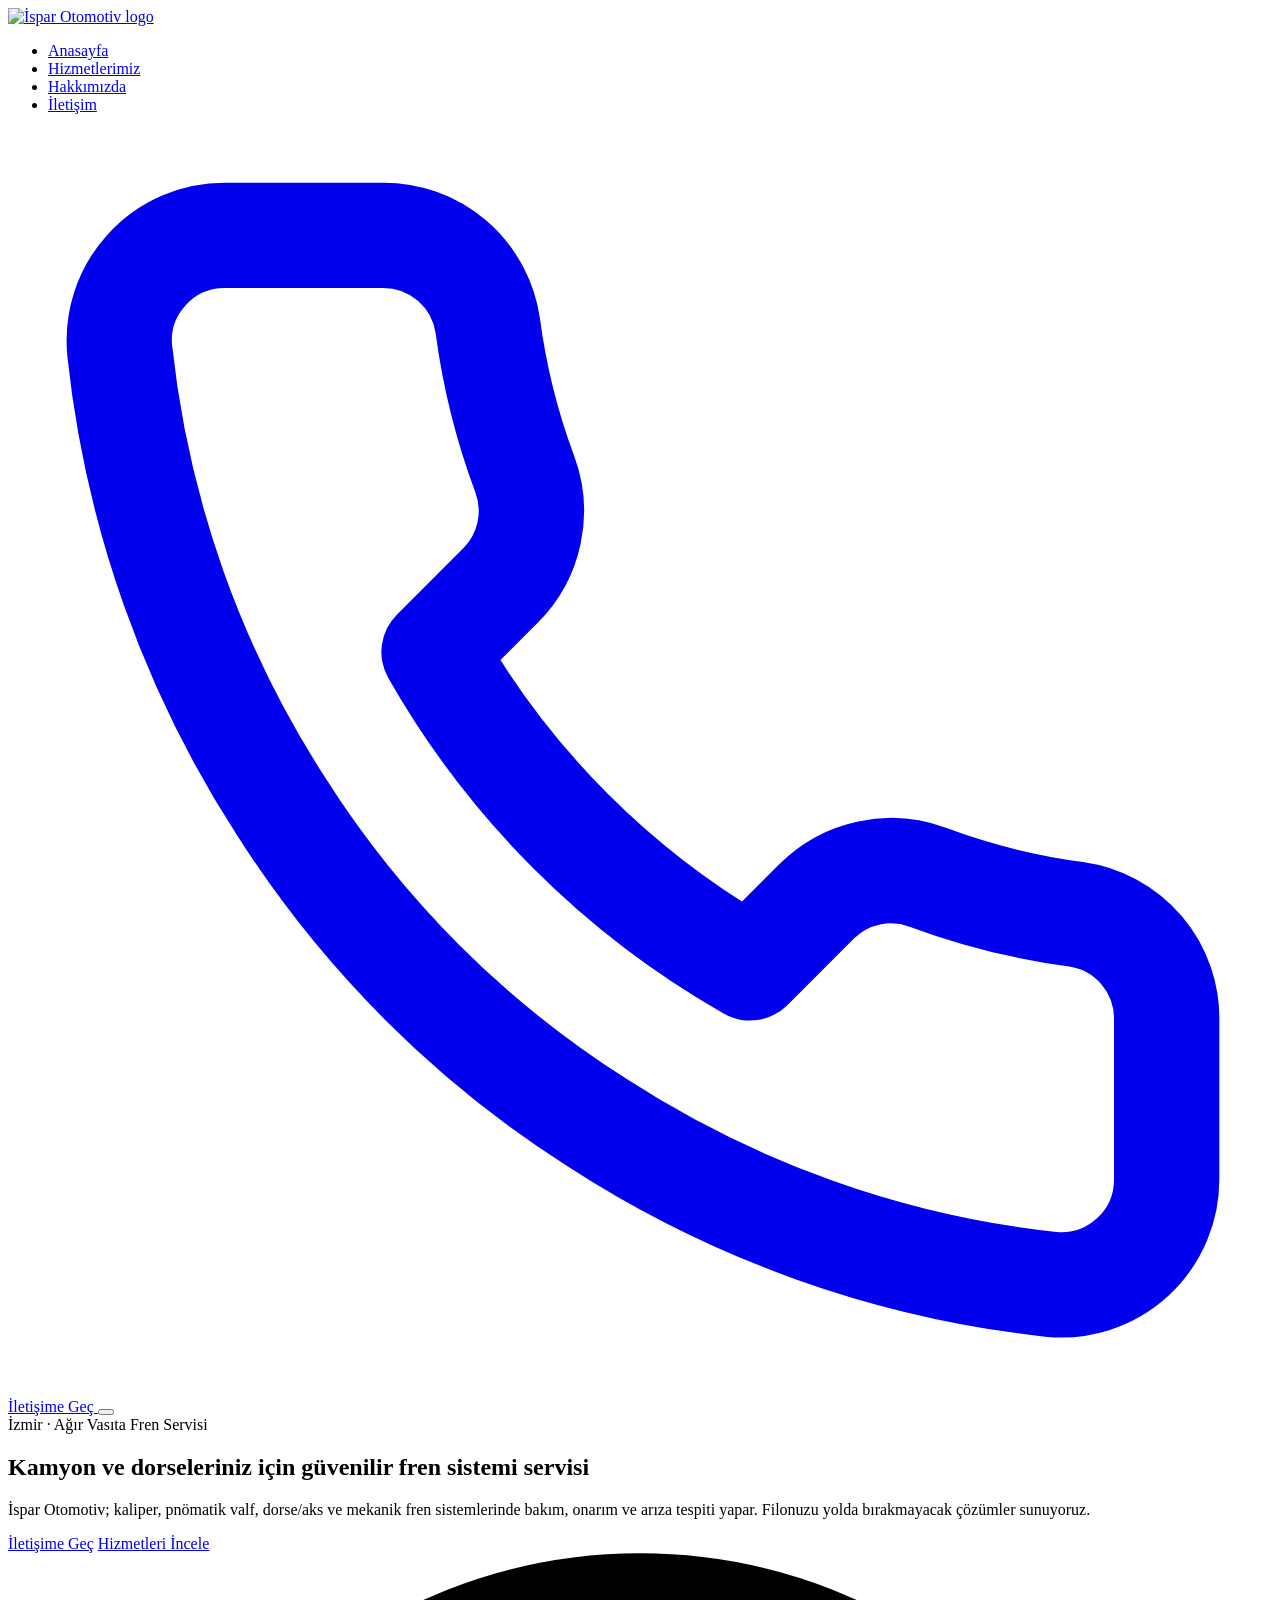
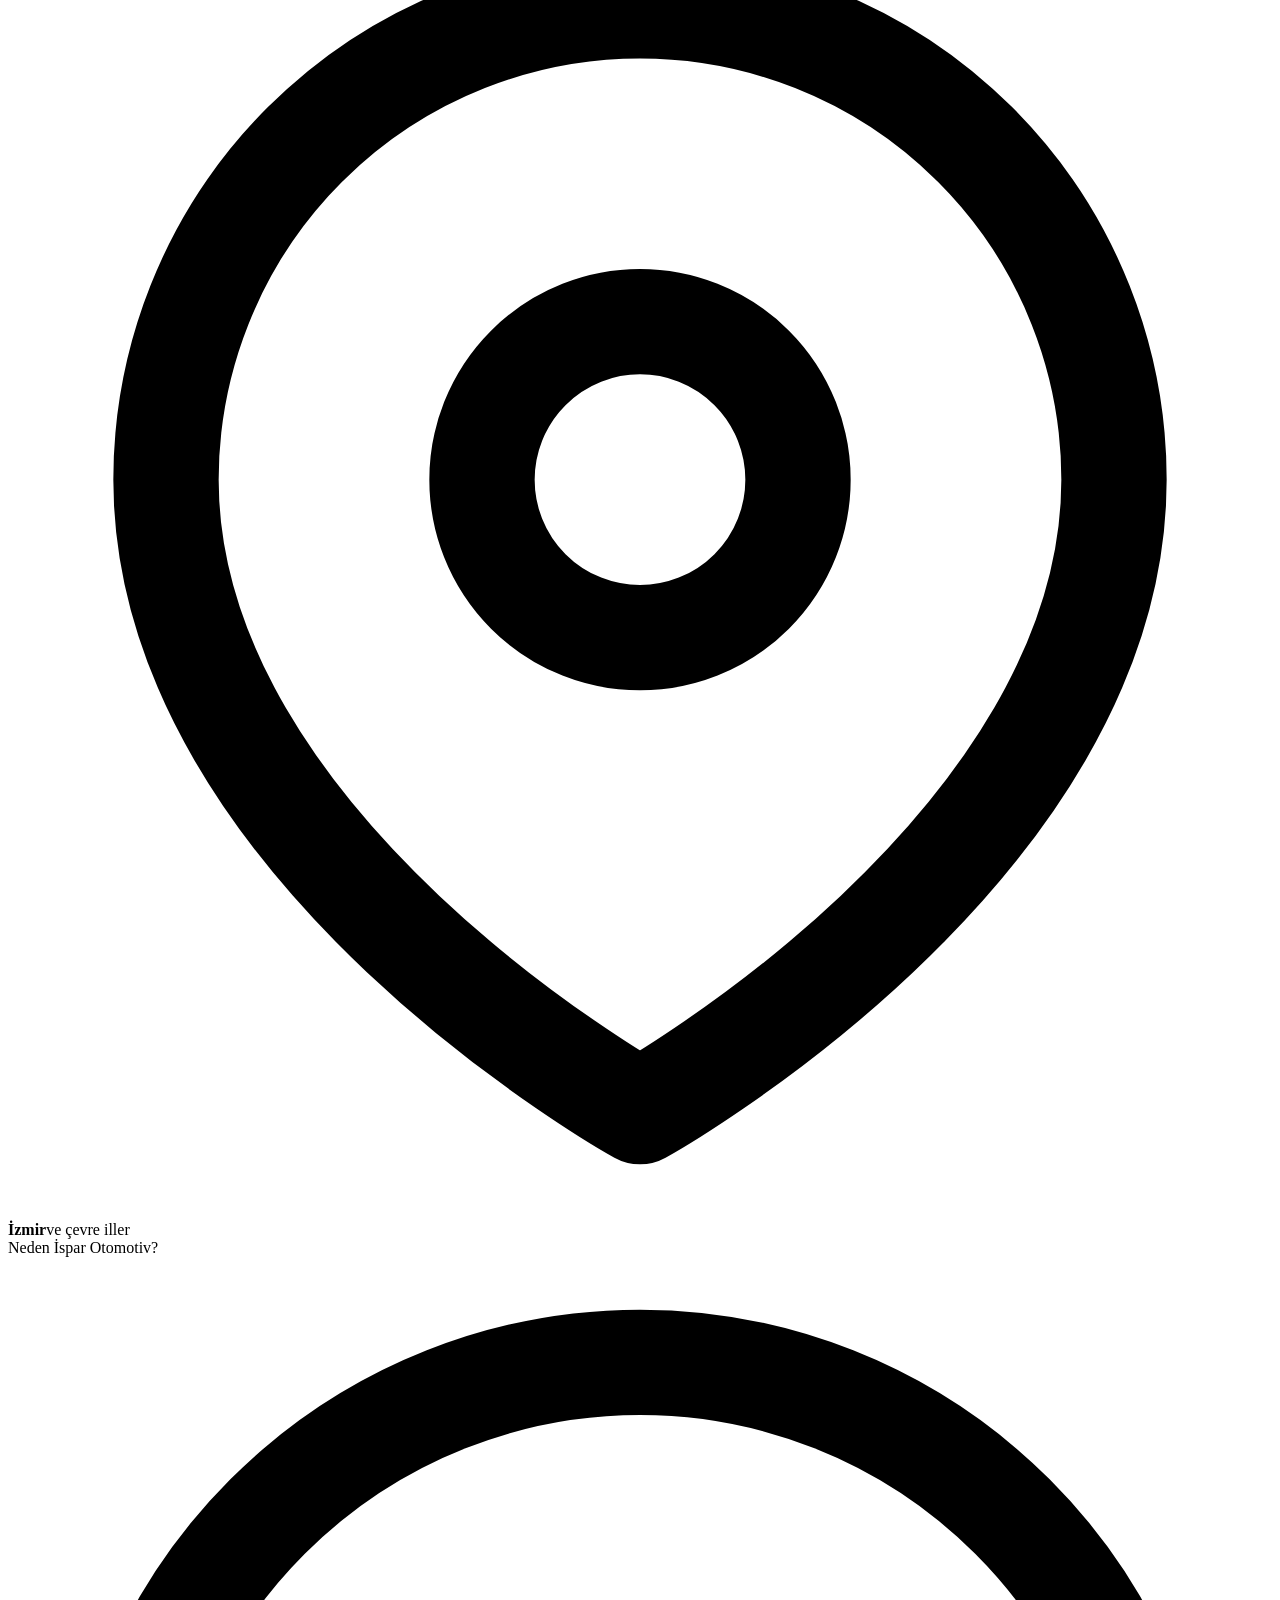
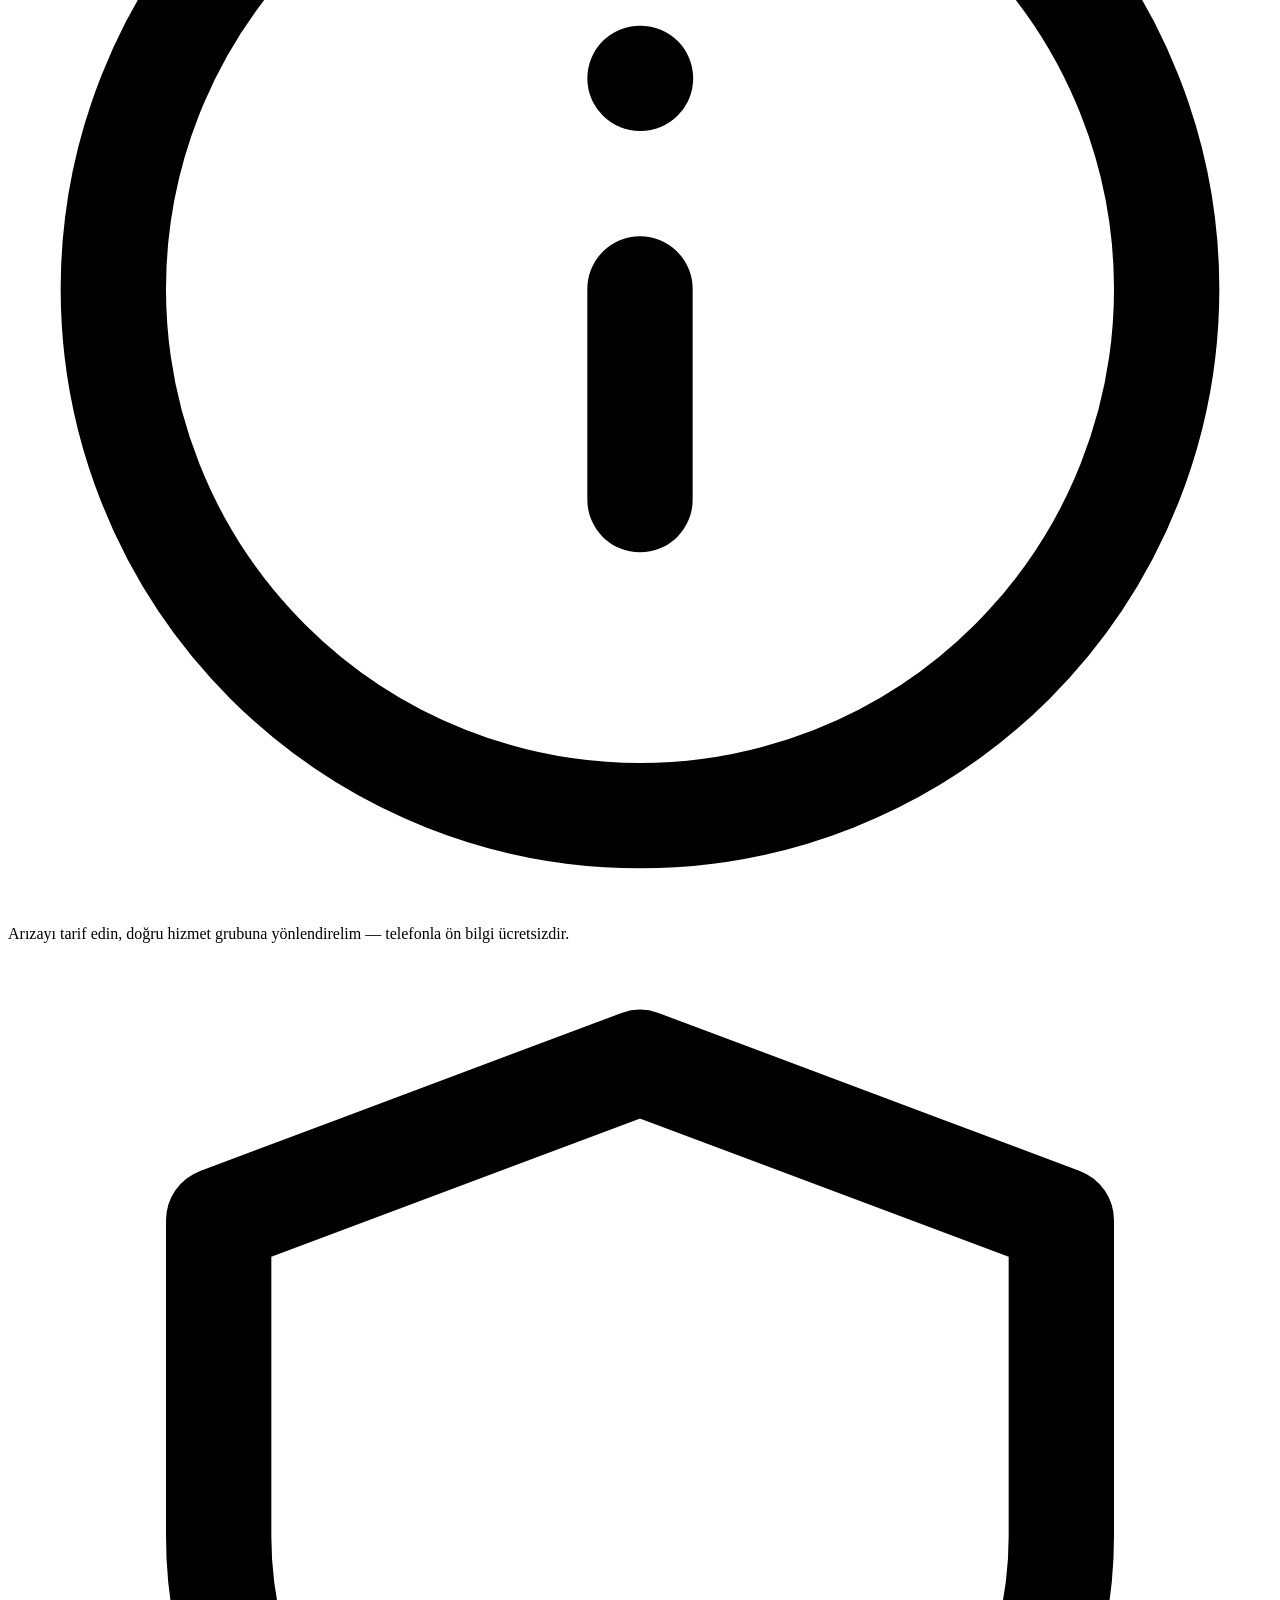
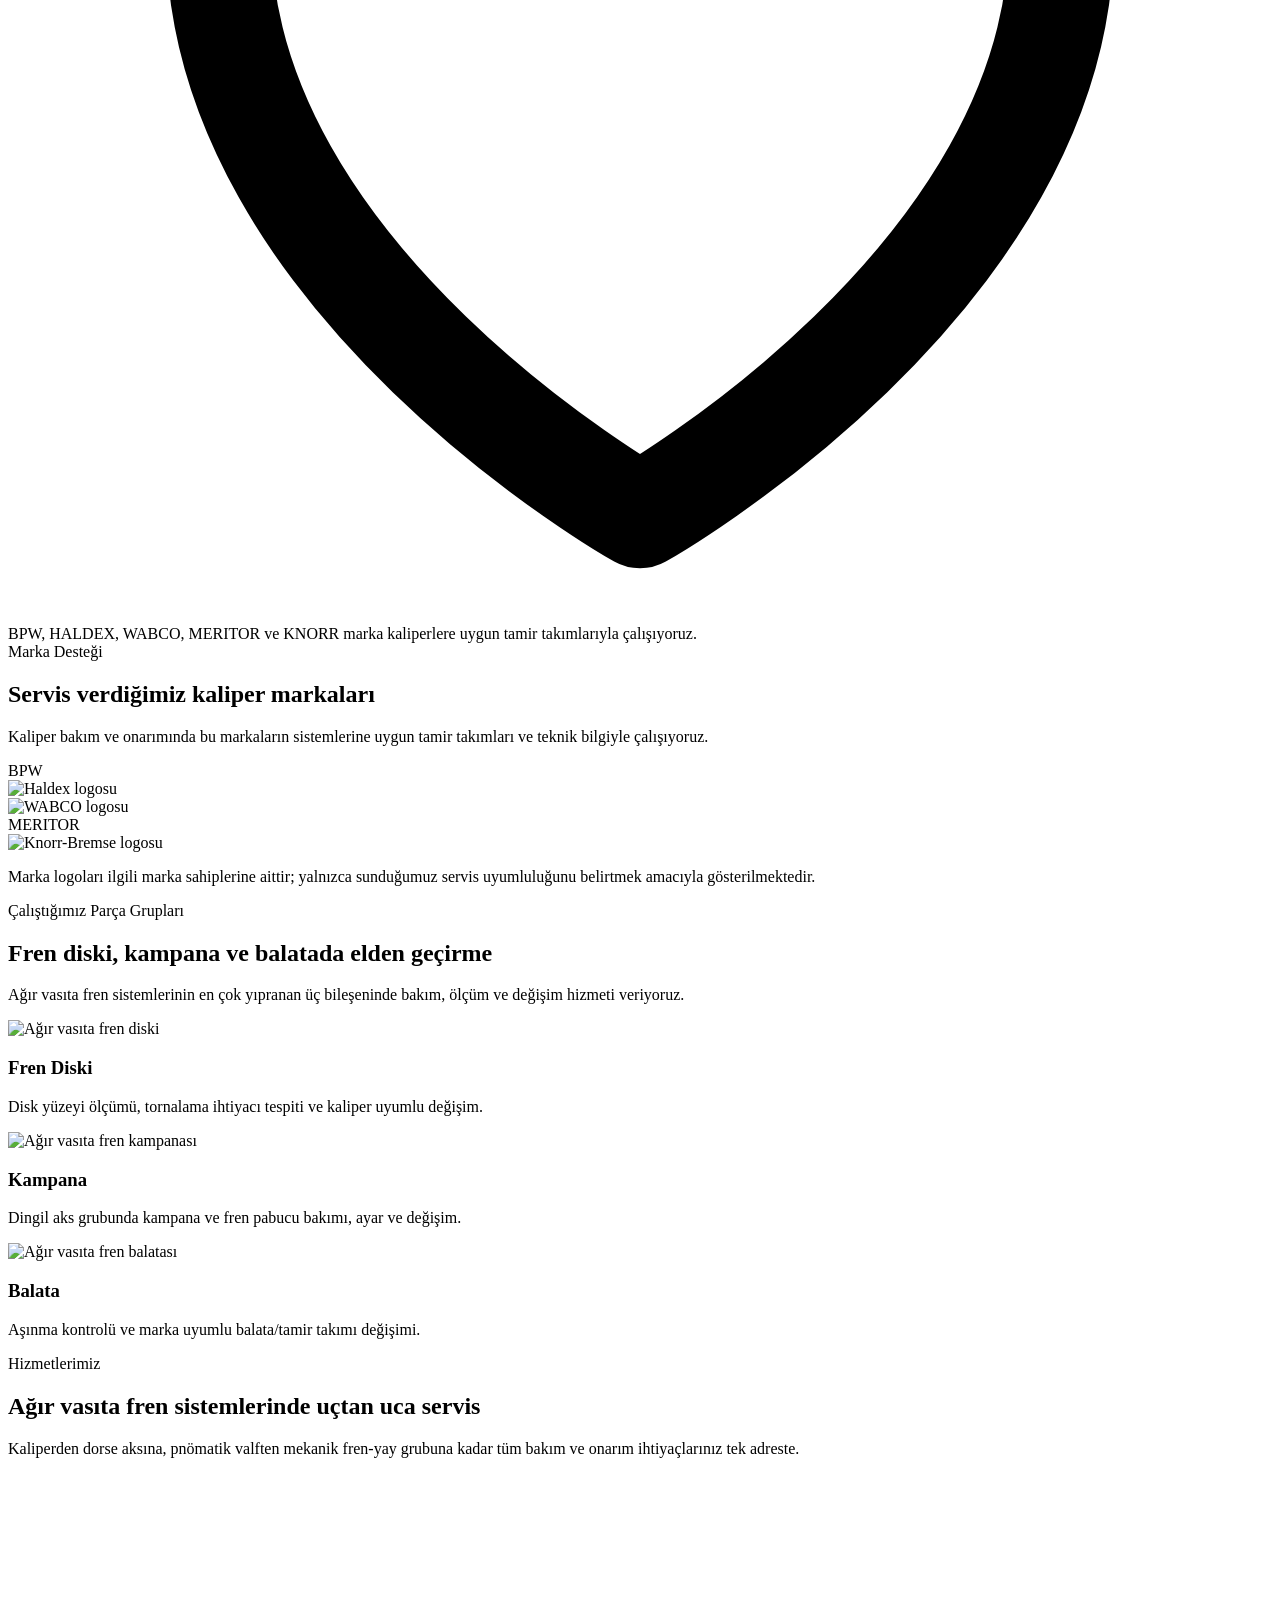
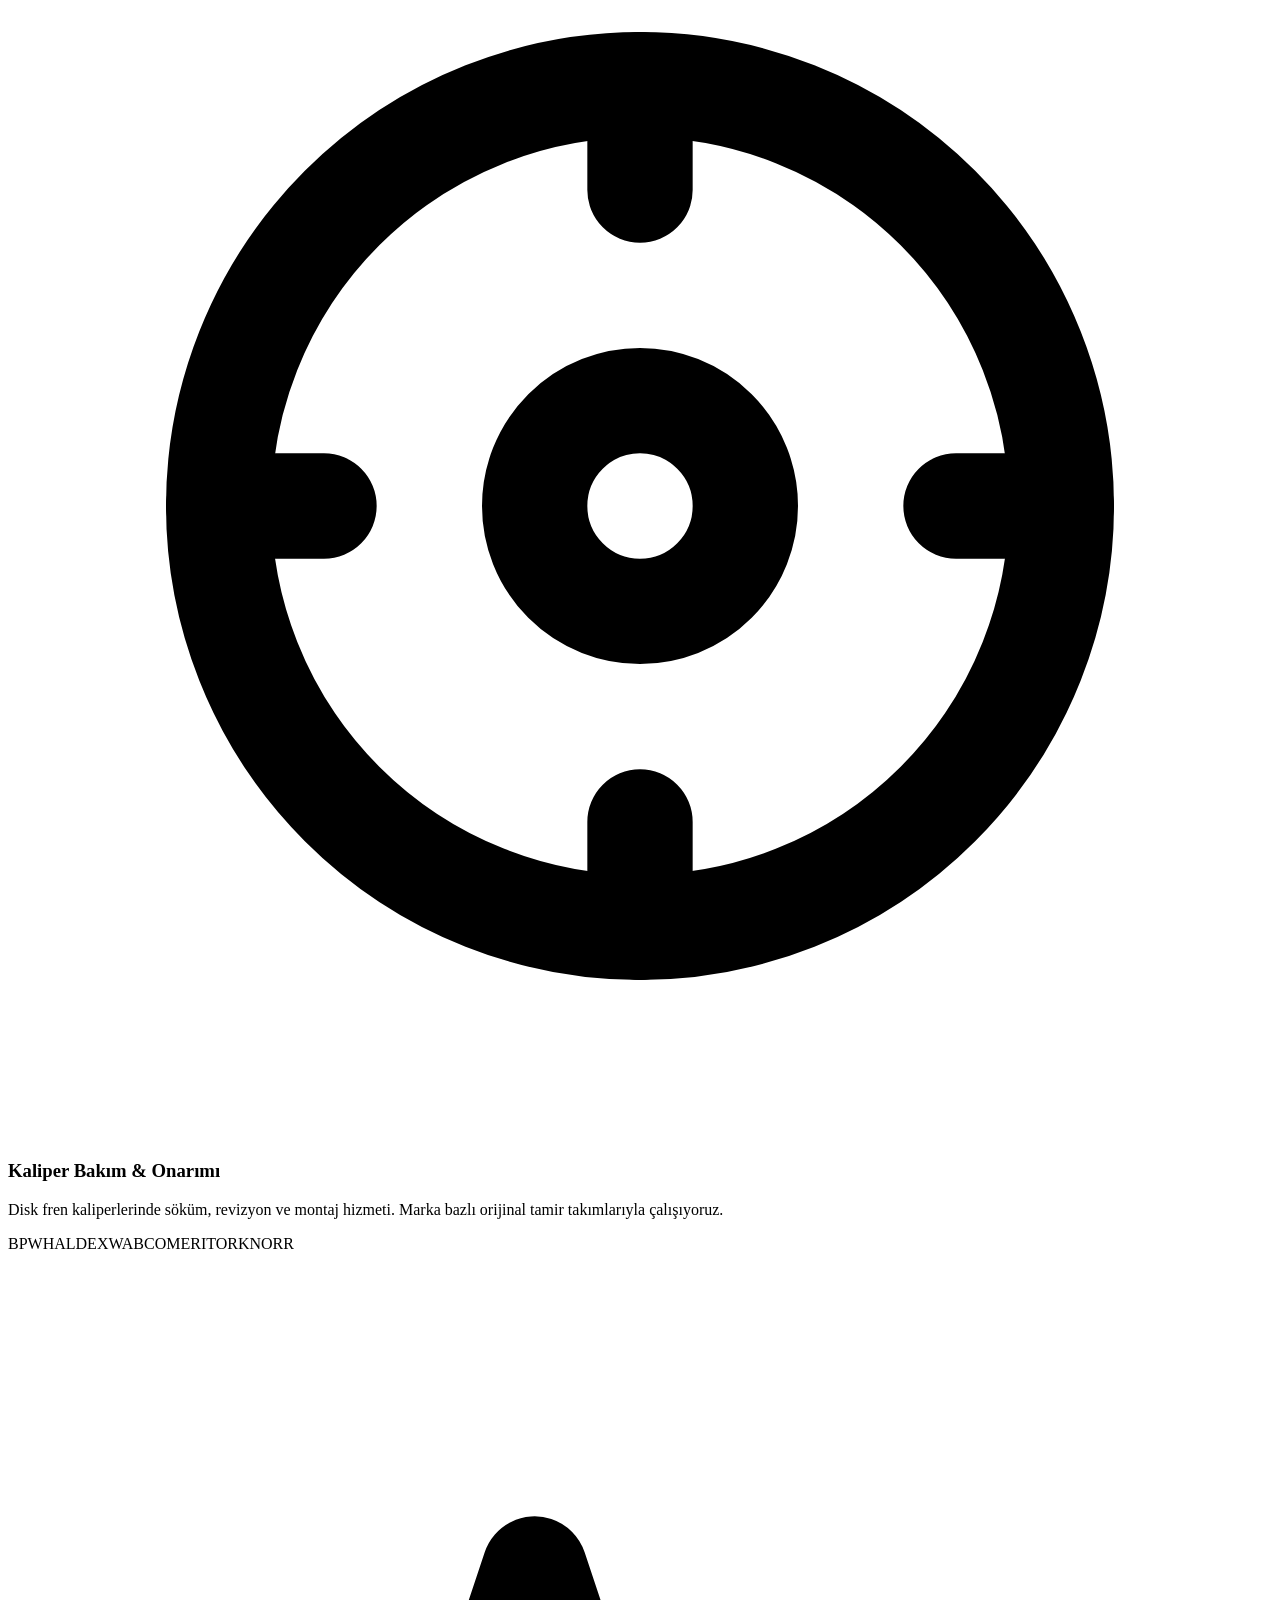
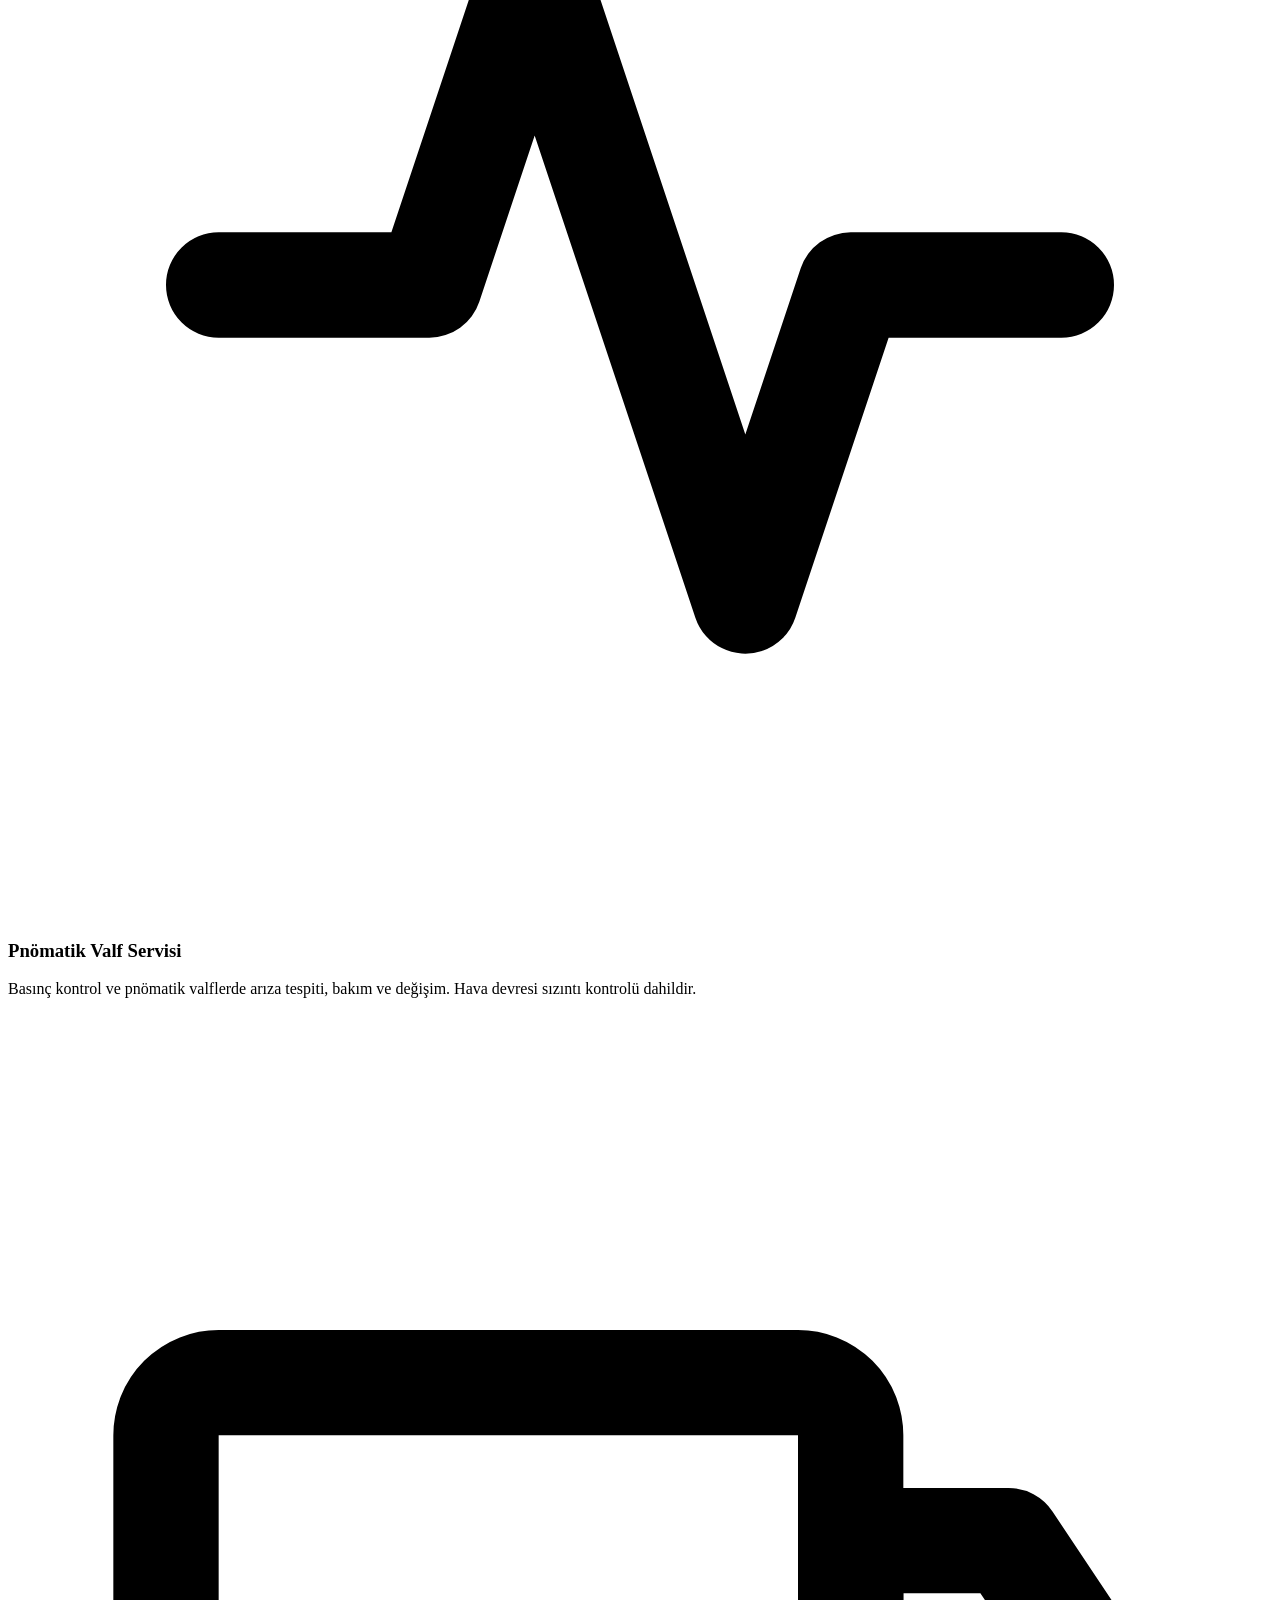
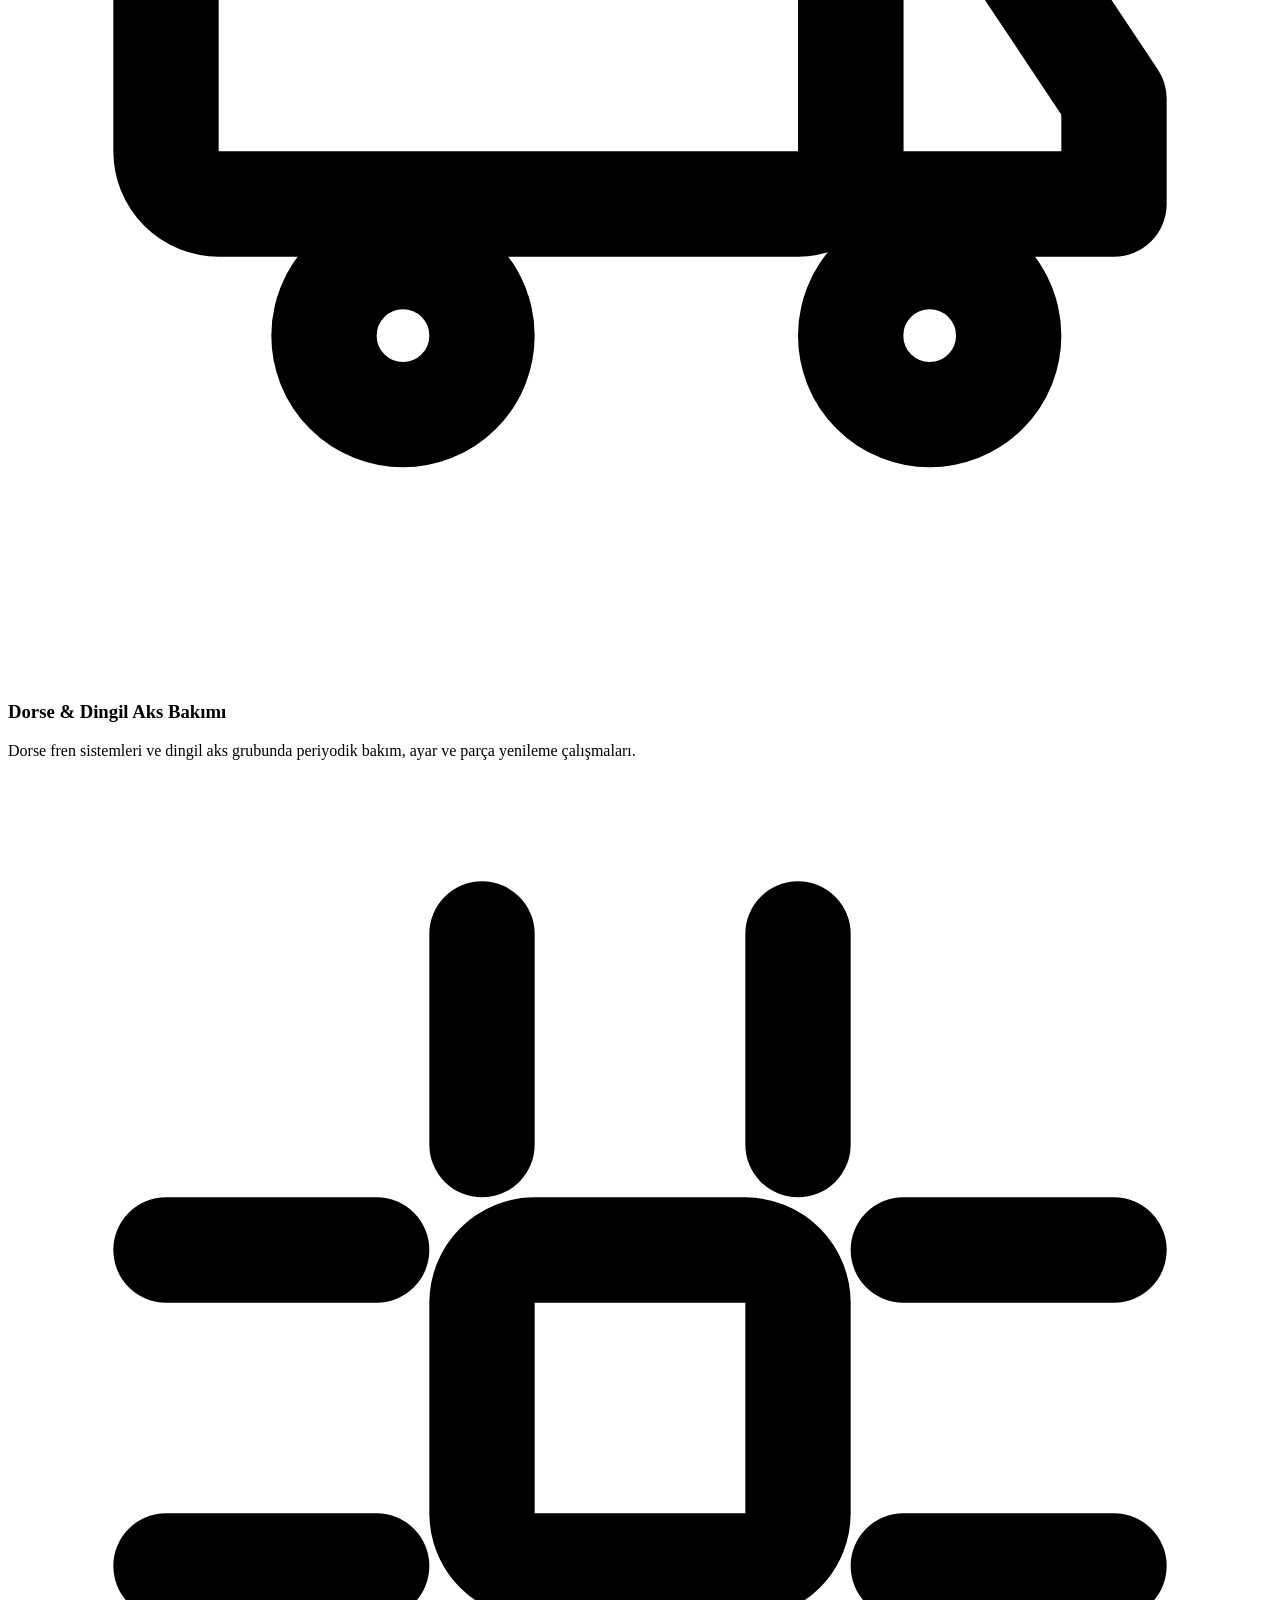
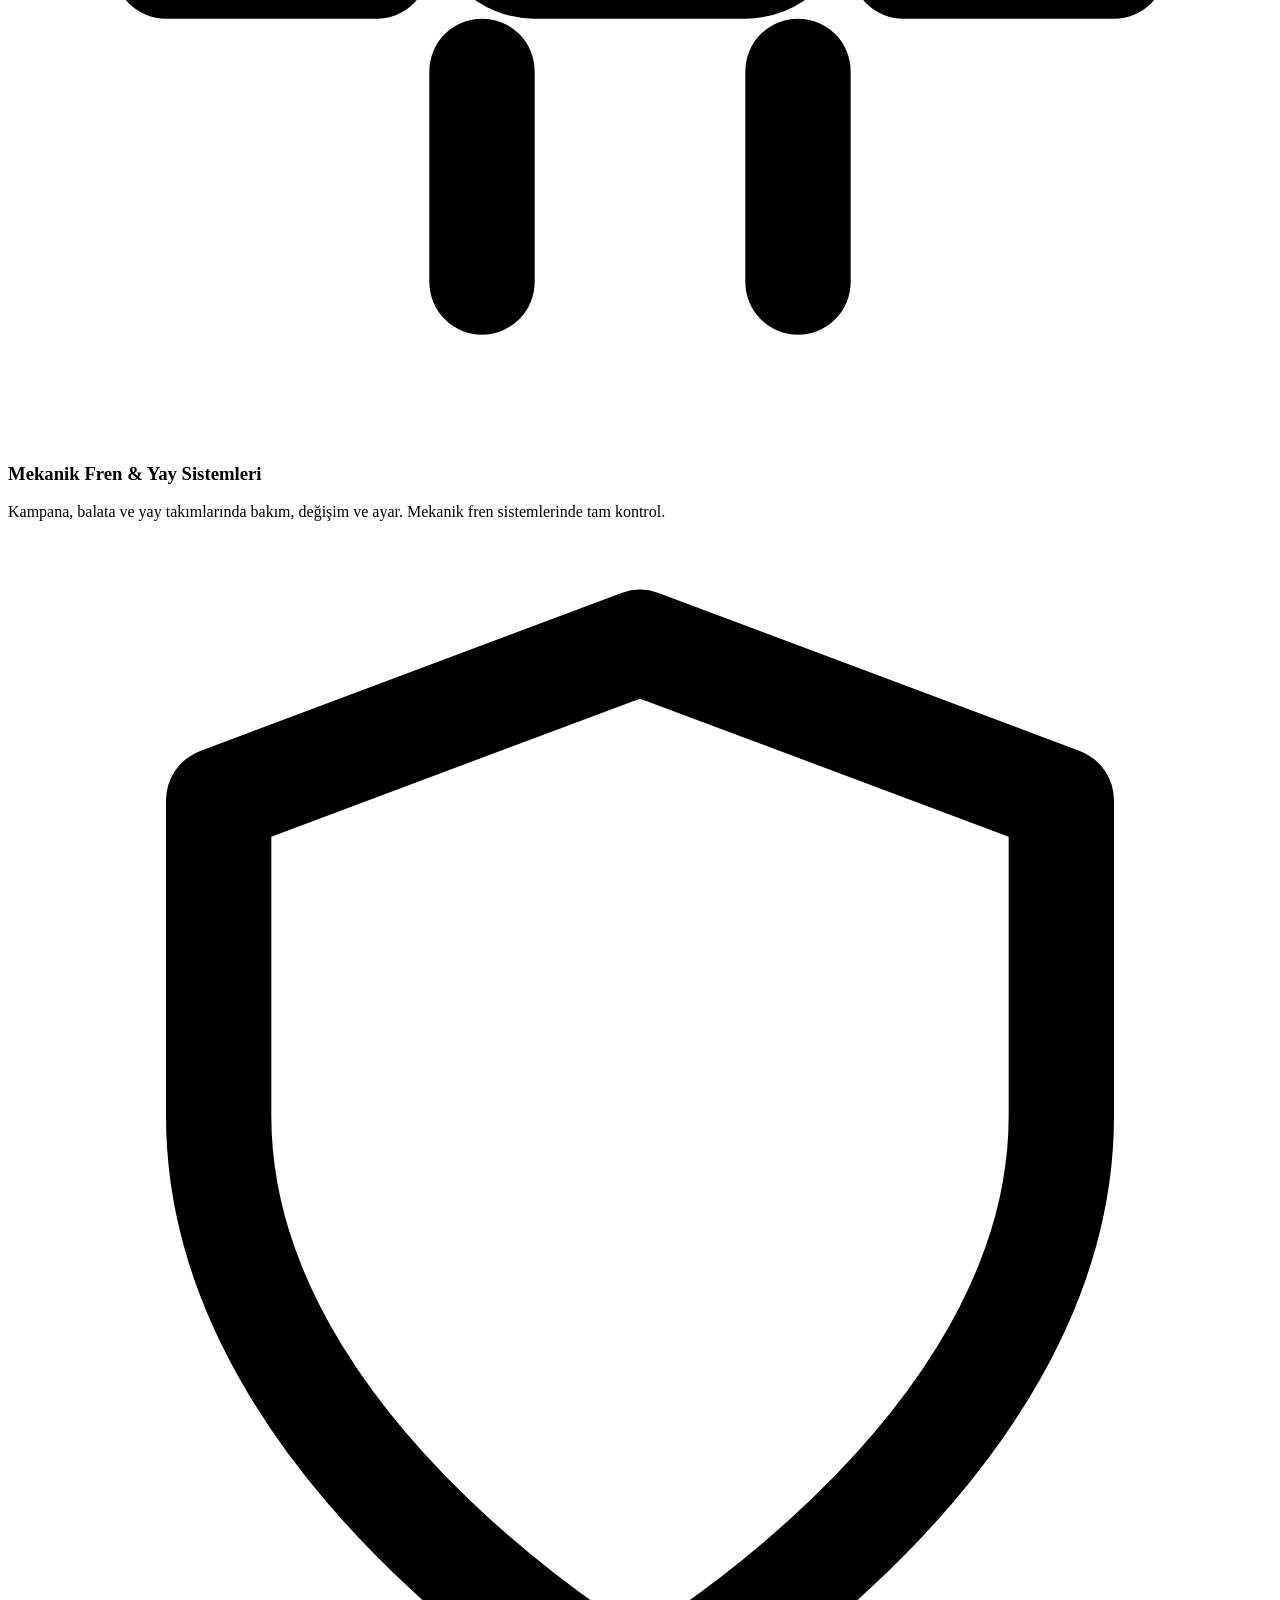
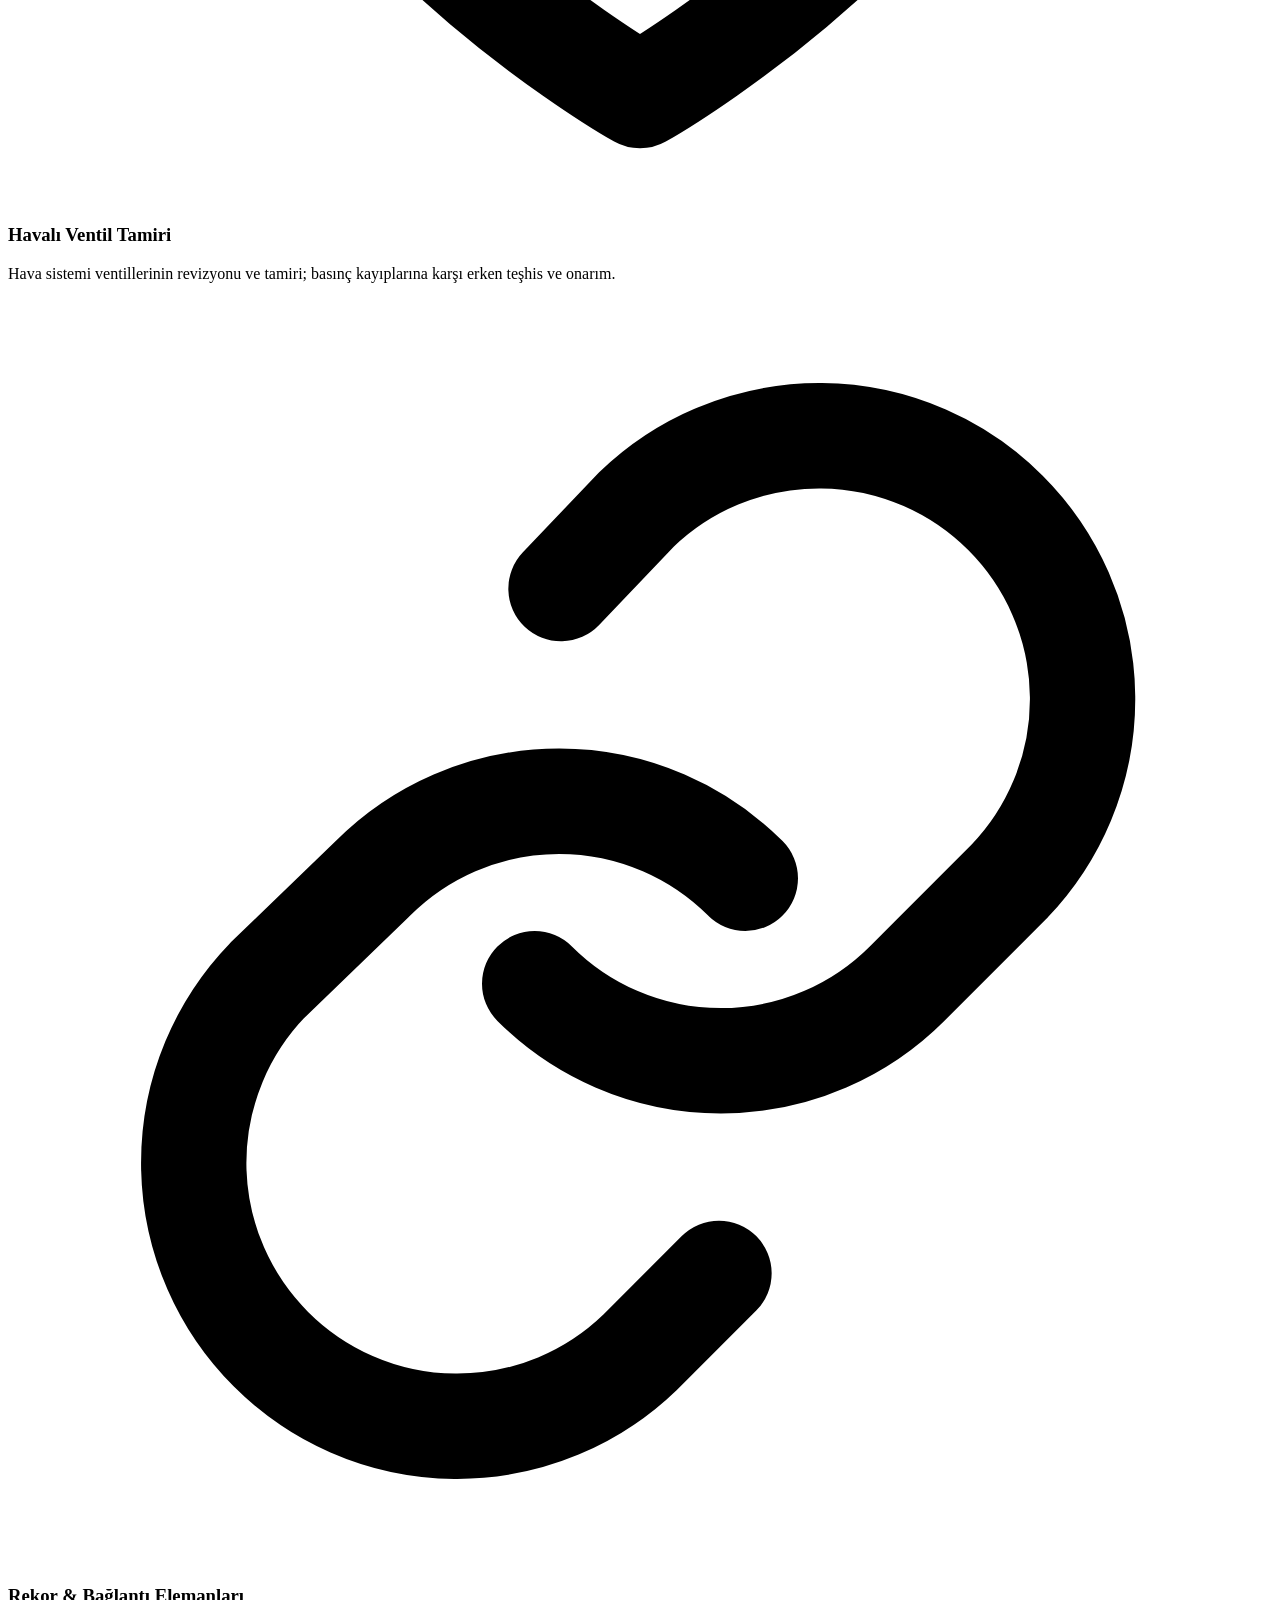
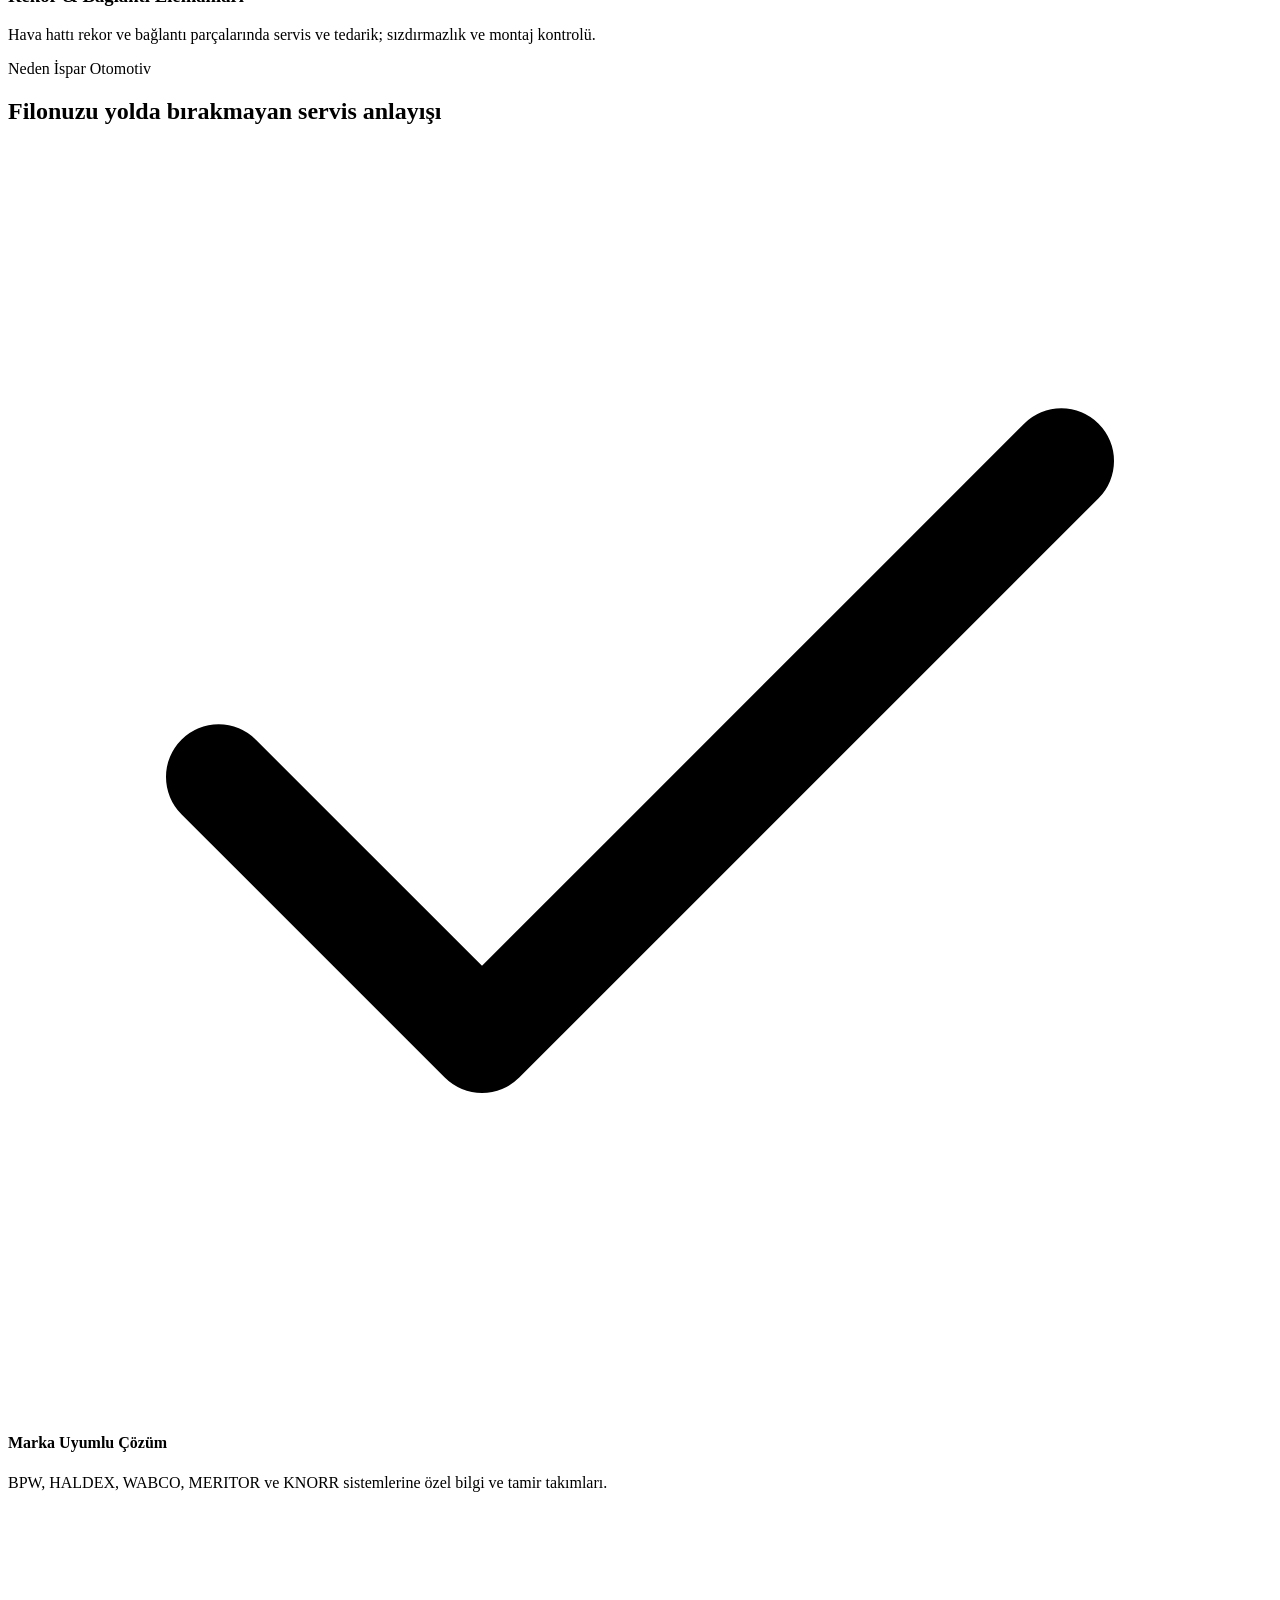
==== index.html @ c2a00d85 "Site: HTML/CSS/JS/SEO dosyalarini ekle" ====
<!DOCTYPE html>
<html lang="tr">
<head>
<meta charset="UTF-8">
<meta name="viewport" content="width=device-width, initial-scale=1.0">
<title>İspar Otomotiv | İzmir Ağır Vasıta Fren Servisi – Kaliper, Valf, Dorse Bakımı</title>
<meta name="description" content="İspar Otomotiv, İzmir'de ağır vasıta (kamyon, çekici, dorse) fren sistemleri servisidir. BPW, HALDEX, WABCO, MERITOR, KNORR marka kaliper tamiri, pnömatik valf ve dorse/aks bakımı sunar.">
<link rel="canonical" href="https://www.isparotomotiv.com/">
<meta name="robots" content="index, follow">

<!-- Open Graph -->
<meta property="og:type" content="business.business">
<meta property="og:title" content="İspar Otomotiv | Ağır Vasıta Fren Servisi">
<meta property="og:description" content="İzmir'de ağır vasıta fren sistemleri bakım ve onarım hizmeti: kaliper tamiri, pnömatik valf servisi, dorse ve dingil aks bakımı.">
<meta property="og:url" content="https://www.isparotomotiv.com/">
<meta property="og:image" content="assets/og-image.png">
<meta property="og:locale" content="tr_TR">

<link rel="icon" href="assets/favicon.svg" type="image/svg+xml">
<link rel="apple-touch-icon" href="assets/logo.png">
<link rel="stylesheet" href="assets/style.css">
<link rel="preconnect" href="https://fonts.googleapis.com">
<link rel="stylesheet" href="https://fonts.googleapis.com/css2?family=Inter:wght@500;600;700;800;900&display=swap">

<!-- JSON-LD: Yerel işletme + hizmetler (SEO ve GEO / yapay zeka arama motorları için) -->
<script type="application/ld+json">
{
  "@context": "https://schema.org",
  "@type": ["AutoRepair", "LocalBusiness"],
  "name": "İspar Otomotiv",
  "alternateName": "İspar Ağır Vasıta Fren Servisi",
  "description": "Ağır vasıta (kamyon, çekici, dorse) fren sistemleri bakım ve onarım servisi. BPW, HALDEX, WABCO, MERITOR, KNORR marka kaliper tamiri, pnömatik valf ve dingil aks bakımı.",
  "url": "https://www.isparotomotiv.com/",
  "image": "https://www.isparotomotiv.com/assets/og-image.png",
  "telephone": "+902324792727",
  "email": "info@isparotomotiv.com",
  "address": {
    "@type": "PostalAddress",
    "streetAddress": "5. Sanayi Sitesi 7419/12 Sokak No.20 Pınarbaşı",
    "addressLocality": "İzmir",
    "addressCountry": "TR"
  },
  "areaServed": "İzmir ve çevre iller",
  "priceRange": "$$",
  "sameAs": ["https://www.isparotomotiv.com/"],
  "makesOffer": [
    { "@type": "Offer", "itemOffered": { "@type": "Service", "name": "Kaliper Bakım ve Onarımı (BPW, HALDEX, WABCO, MERITOR, KNORR)" } },
    { "@type": "Offer", "itemOffered": { "@type": "Service", "name": "Pnömatik Valf Servisi" } },
    { "@type": "Offer", "itemOffered": { "@type": "Service", "name": "Dorse ve Dingil Aks Bakımı" } },
    { "@type": "Offer", "itemOffered": { "@type": "Service", "name": "Mekanik Fren ve Yay Sistemleri Bakımı" } },
    { "@type": "Offer", "itemOffered": { "@type": "Service", "name": "Havalı Ventil Tamiri" } },
    { "@type": "Offer", "itemOffered": { "@type": "Service", "name": "Rekor ve Bağlantı Elemanları Servisi" } }
  ]
}
</script>

<!-- JSON-LD: Sık Sorulan Sorular -->
<script type="application/ld+json">
{
  "@context": "https://schema.org",
  "@type": "FAQPage",
  "mainEntity": [
    {
      "@type": "Question",
      "name": "İspar Otomotiv hangi hizmetleri sunuyor?",
      "acceptedAnswer": { "@type": "Answer", "text": "İspar Otomotiv; kaliper bakım ve onarımı, pnömatik valf servisi, dorse ve dingil aks bakımı, mekanik fren ve yay sistemleri, havalı ventil tamiri ile rekor ve bağlantı elemanları servisini kapsayan ağır vasıta fren sistemi hizmetleri sunar." }
    },
    {
      "@type": "Question",
      "name": "Hangi marka kaliperlere servis veriyorsunuz?",
      "acceptedAnswer": { "@type": "Answer", "text": "BPW, HALDEX, WABCO, MERITOR ve KNORR marka kaliper tamir takımları ile ilgili bakım ve onarım hizmeti veriyoruz." }
    },
    {
      "@type": "Question",
      "name": "Hizmet bölgeniz neresi?",
      "acceptedAnswer": { "@type": "Answer", "text": "İzmir merkezli olarak hizmet veriyor, İzmir ve çevre illerdeki ağır vasıta filolarına destek sağlıyoruz." }
    },
    {
      "@type": "Question",
      "name": "Servis için nasıl iletişime geçebilirim?",
      "acceptedAnswer": { "@type": "Answer", "text": "+90 232 479 27 27 numaralı telefondan arayabilir, info@isparotomotiv.com adresine e-posta gönderebilir veya web sitemizdeki iletişim formunu doldurabilirsiniz." }
    },
    {
      "@type": "Question",
      "name": "Orijinal parça mı yoksa muadil parça mı kullanılıyor?",
      "acceptedAnswer": { "@type": "Answer", "text": "Araç ve filo ihtiyacına göre hem orijinal hem de kalite standartlarına uygun muadil parça seçenekleri sunuyoruz." }
    }
  ]
}
</script>
</head>
<body>

<header class="site-header">
  <div class="container">
    <a href="index.html" class="brand" aria-label="İspar Otomotiv anasayfa">
      <img src="assets/logo.png" alt="İspar Otomotiv logo" class="brand-logo">
    </a>

    <nav class="main-nav" id="main-nav">
      <ul>
        <li><a href="index.html" aria-current="page">Anasayfa</a></li>
        <li><a href="hizmetler.html">Hizmetlerimiz</a></li>
        <li><a href="hakkimizda.html">Hakkımızda</a></li>
        <li><a href="iletisim.html">İletişim</a></li>
      </ul>
    </nav>

    <div class="header-right">
      <a href="tel:+902324792727" class="header-contact-btn" aria-label="Bizi hemen arayın">
        <svg viewBox="0 0 24 24" fill="none" stroke="currentColor" stroke-width="2" stroke-linecap="round" stroke-linejoin="round"><path d="M22 16.92v3a2 2 0 0 1-2.18 2 19.79 19.79 0 0 1-8.63-3.07 19.5 19.5 0 0 1-6-6 19.79 19.79 0 0 1-3.07-8.67A2 2 0 0 1 4.11 2h3a2 2 0 0 1 2 1.72c.127.96.362 1.903.7 2.81a2 2 0 0 1-.45 2.11L8.09 9.91a16 16 0 0 0 6 6l1.27-1.27a2 2 0 0 1 2.11-.45c.907.338 1.85.573 2.81.7A2 2 0 0 1 22 16.92z"/></svg>
        <span class="full">İletişime Geç</span>
      </a>
      <button class="nav-toggle" aria-label="Menüyü aç" aria-expanded="false" aria-controls="main-nav">
        <span></span><span></span><span></span>
      </button>
    </div>
  </div>
</header>

<main>

  <!-- HERO -->
  <section class="hero">
    <div class="container">
      <div class="hero-copy">
        <span class="eyebrow">İzmir · Ağır Vasıta Fren Servisi</span>
        <h1>Kamyon ve dorseleriniz için <span class="hl">güvenilir fren sistemi</span> servisi</h1>
        <p class="lead">İspar Otomotiv; kaliper, pnömatik valf, dorse/aks ve mekanik fren sistemlerinde bakım, onarım ve arıza tespiti yapar. Filonuzu yolda bırakmayacak çözümler sunuyoruz.</p>
        <div class="hero-cta">
          <a href="iletisim.html" class="btn btn--primary">İletişime Geç</a>
          <a href="hizmetler.html" class="btn btn--outline">Hizmetleri İncele</a>
        </div>
        <div class="stat-strip stat-strip--single">
          <div class="stat-pill">
            <div class="icon-tile"><svg viewBox="0 0 24 24" fill="none" stroke="currentColor" stroke-width="2" stroke-linecap="round" stroke-linejoin="round"><path d="M21 10c0 7-9 12-9 12S3 17 3 10a9 9 0 0 1 18 0z"/><circle cx="12" cy="10" r="3"/></svg></div>
            <div><b>İzmir</b><span>ve çevre iller</span></div>
          </div>
        </div>
      </div>

      <div class="hero-art">
        <div class="brands-title">Neden İspar Otomotiv?</div>
        <div class="note" style="margin-bottom:14px;">
          <svg viewBox="0 0 24 24" fill="none" stroke="currentColor" stroke-width="2" stroke-linecap="round" stroke-linejoin="round"><circle cx="12" cy="12" r="10"/><path d="M12 16v-4M12 8h.01"/></svg>
          <span>Arızayı tarif edin, doğru hizmet grubuna yönlendirelim — telefonla ön bilgi ücretsizdir.</span>
        </div>
        <div class="note">
          <svg viewBox="0 0 24 24" fill="none" stroke="currentColor" stroke-width="2" stroke-linecap="round" stroke-linejoin="round"><path d="M12 22s8-4.5 8-11V5l-8-3-8 3v6c0 6.5 8 11 8 11z"/></svg>
          <span>BPW, HALDEX, WABCO, MERITOR ve KNORR marka kaliperlere uygun tamir takımlarıyla çalışıyoruz.</span>
        </div>
      </div>
    </div>
  </section>

  <!-- MARKA DUVARI -->
  <section class="brand-wall">
    <div class="container">
      <div class="brand-wall-head">
        <span class="eyebrow">Marka Desteği</span>
        <h2>Servis verdiğimiz kaliper markaları</h2>
        <p>Kaliper bakım ve onarımında bu markaların sistemlerine uygun tamir takımları ve teknik bilgiyle çalışıyoruz.</p>
      </div>
      <div class="brand-row">
        <div class="brand-item text-badge" title="BPW">BPW</div>
        <div class="brand-item"><img src="assets/brands/haldex.svg" alt="Haldex logosu" loading="lazy"></div>
        <div class="brand-item"><img src="assets/brands/wabco.svg" alt="WABCO logosu" loading="lazy"></div>
        <div class="brand-item text-badge" title="Meritor">MERITOR</div>
        <div class="brand-item"><img src="assets/brands/knorr.png" alt="Knorr-Bremse logosu" loading="lazy"></div>
      </div>
      <p class="brand-wall-more">Marka logoları ilgili marka sahiplerine aittir; yalnızca sunduğumuz servis uyumluluğunu belirtmek amacıyla gösterilmektedir.</p>
    </div>
  </section>

  <!-- PARÇA GALERİSİ -->
  <section class="section section--gray">
    <div class="container">
      <div class="section-head center">
        <span class="eyebrow">Çalıştığımız Parça Grupları</span>
        <h2>Fren diski, kampana ve balatada elden geçirme</h2>
        <p>Ağır vasıta fren sistemlerinin en çok yıpranan üç bileşeninde bakım, ölçüm ve değişim hizmeti veriyoruz.</p>
      </div>
      <div class="grid grid--3">
        <article class="card photo-card">
          <img src="assets/photos/disc.jpg" alt="Ağır vasıta fren diski" loading="lazy">
          <div class="photo-card-body">
            <h3>Fren Diski</h3>
            <p>Disk yüzeyi ölçümü, tornalama ihtiyacı tespiti ve kaliper uyumlu değişim.</p>
          </div>
        </article>
        <article class="card photo-card">
          <img src="assets/photos/drum.jpg" alt="Ağır vasıta fren kampanası" loading="lazy">
          <div class="photo-card-body">
            <h3>Kampana</h3>
            <p>Dingil aks grubunda kampana ve fren pabucu bakımı, ayar ve değişim.</p>
          </div>
        </article>
        <article class="card photo-card">
          <img src="assets/photos/pad.jpg" alt="Ağır vasıta fren balatası" loading="lazy">
          <div class="photo-card-body">
            <h3>Balata</h3>
            <p>Aşınma kontrolü ve marka uyumlu balata/tamir takımı değişimi.</p>
          </div>
        </article>
      </div>
    </div>
  </section>

  <!-- HİZMETLER ÖZET -->
  <section class="section" id="hizmetler">
    <div class="container">
      <div class="section-head center">
        <span class="eyebrow">Hizmetlerimiz</span>
        <h2>Ağır vasıta fren sistemlerinde uçtan uca servis</h2>
        <p>Kaliperden dorse aksına, pnömatik valften mekanik fren-yay grubuna kadar tüm bakım ve onarım ihtiyaçlarınız tek adreste.</p>
      </div>

      <div class="grid grid--3">
        <article class="card">
          <div class="icon-tile">
            <svg viewBox="0 0 24 24" fill="none" stroke="currentColor" stroke-width="2" stroke-linecap="round" stroke-linejoin="round"><circle cx="12" cy="12" r="8"/><circle cx="12" cy="12" r="2"/><path d="M12 4v2M12 18v2M4 12h2M18 12h2"/></svg>
          </div>
          <h3>Kaliper Bakım &amp; Onarımı</h3>
          <p>Disk fren kaliperlerinde söküm, revizyon ve montaj hizmeti. Marka bazlı orijinal tamir takımlarıyla çalışıyoruz.</p>
          <div class="tags"><span>BPW</span><span>HALDEX</span><span>WABCO</span><span>MERITOR</span><span>KNORR</span></div>
        </article>

        <article class="card">
          <div class="icon-tile">
            <svg viewBox="0 0 24 24" fill="none" stroke="currentColor" stroke-width="2" stroke-linecap="round" stroke-linejoin="round"><path d="M4 12h4l2-6 4 12 2-6h4"/></svg>
          </div>
          <h3>Pnömatik Valf Servisi</h3>
          <p>Basınç kontrol ve pnömatik valflerde arıza tespiti, bakım ve değişim. Hava devresi sızıntı kontrolü dahildir.</p>
        </article>

        <article class="card">
          <div class="icon-tile">
            <svg viewBox="0 0 24 24" fill="none" stroke="currentColor" stroke-width="2" stroke-linecap="round" stroke-linejoin="round"><rect x="3" y="7" width="13" height="8" rx="1"/><path d="M16 10h3l2 3v2h-5z"/><circle cx="7.5" cy="17.5" r="1.5"/><circle cx="17.5" cy="17.5" r="1.5"/></svg>
          </div>
          <h3>Dorse &amp; Dingil Aks Bakımı</h3>
          <p>Dorse fren sistemleri ve dingil aks grubunda periyodik bakım, ayar ve parça yenileme çalışmaları.</p>
        </article>

        <article class="card">
          <div class="icon-tile">
            <svg viewBox="0 0 24 24" fill="none" stroke="currentColor" stroke-width="2" stroke-linecap="round" stroke-linejoin="round"><path d="M9 3v4M15 3v4M9 17v4M15 17v4M3 9h4M3 15h4M17 9h4M17 15h4"/><rect x="9" y="9" width="6" height="6" rx="1"/></svg>
          </div>
          <h3>Mekanik Fren &amp; Yay Sistemleri</h3>
          <p>Kampana, balata ve yay takımlarında bakım, değişim ve ayar. Mekanik fren sistemlerinde tam kontrol.</p>
        </article>

        <article class="card">
          <div class="icon-tile">
            <svg viewBox="0 0 24 24" fill="none" stroke="currentColor" stroke-width="2" stroke-linecap="round" stroke-linejoin="round"><path d="M12 22s8-4.5 8-11V5l-8-3-8 3v6c0 6.5 8 11 8 11z"/></svg>
          </div>
          <h3>Havalı Ventil Tamiri</h3>
          <p>Hava sistemi ventillerinin revizyonu ve tamiri; basınç kayıplarına karşı erken teşhis ve onarım.</p>
        </article>

        <article class="card">
          <div class="icon-tile">
            <svg viewBox="0 0 24 24" fill="none" stroke="currentColor" stroke-width="2" stroke-linecap="round" stroke-linejoin="round"><path d="M10 13a5 5 0 0 0 7.07 0l1.93-1.93a5 5 0 0 0-7.07-7.07L10.5 5.5"/><path d="M14 11a5 5 0 0 0-7.07 0L4.93 12.93a5 5 0 0 0 7.07 7.07L13.5 18.5"/></svg>
          </div>
          <h3>Rekor &amp; Bağlantı Elemanları</h3>
          <p>Hava hattı rekor ve bağlantı parçalarında servis ve tedarik; sızdırmazlık ve montaj kontrolü.</p>
        </article>
      </div>
    </div>
  </section>

  <!-- NEDEN BİZ -->
  <section class="section section--gray">
    <div class="container">
      <div class="section-head center">
        <span class="eyebrow">Neden İspar Otomotiv</span>
        <h2>Filonuzu yolda bırakmayan servis anlayışı</h2>
      </div>

      <div class="grid grid--4">
        <div class="feature">
          <div class="icon-tile">
            <svg viewBox="0 0 24 24" fill="none" stroke="currentColor" stroke-width="2" stroke-linecap="round" stroke-linejoin="round"><path d="M20 6L9 17l-5-5"/></svg>
          </div>
          <div>
            <h4>Marka Uyumlu Çözüm</h4>
            <p>BPW, HALDEX, WABCO, MERITOR ve KNORR sistemlerine özel bilgi ve tamir takımları.</p>
          </div>
        </div>
        <div class="feature">
          <div class="icon-tile">
            <svg viewBox="0 0 24 24" fill="none" stroke="currentColor" stroke-width="2" stroke-linecap="round" stroke-linejoin="round"><circle cx="12" cy="12" r="9"/><path d="M12 7v5l3 3"/></svg>
          </div>
          <div>
            <h4>Hızlı Dönüş</h4>
            <p>Arıza tarifine göre net bilgilendirme, aracınızın en kısa sürede yola çıkması için hızlı planlama.</p>
          </div>
        </div>
        <div class="feature">
          <div class="icon-tile">
            <svg viewBox="0 0 24 24" fill="none" stroke="currentColor" stroke-width="2" stroke-linecap="round" stroke-linejoin="round"><path d="M12 2l8 4v6c0 5-3.5 8.5-8 10-4.5-1.5-8-5-8-10V6z"/></svg>
          </div>
          <div>
            <h4>Güvenilir Parça</h4>
            <p>İhtiyaca göre orijinal ya da kalite standartlarına uygun muadil parça seçenekleri.</p>
          </div>
        </div>
        <div class="feature">
          <div class="icon-tile">
            <svg viewBox="0 0 24 24" fill="none" stroke="currentColor" stroke-width="2" stroke-linecap="round" stroke-linejoin="round"><path d="M17 21v-2a4 4 0 0 0-4-4H5a4 4 0 0 0-4 4v2"/><circle cx="9" cy="7" r="4"/><path d="M23 21v-2a4 4 0 0 0-3-3.87"/><path d="M16 3.13a4 4 0 0 1 0 7.75"/></svg>
          </div>
          <div>
            <h4>Deneyimli Ekip</h4>
            <p>Ağır vasıta fren sistemleri konusunda uzmanlaşmış, filo ihtiyaçlarına aşina bir ekip.</p>
          </div>
        </div>
      </div>
    </div>
  </section>

  <!-- HAKKIMIZDA TEASER -->
  <section class="section">
    <div class="container">
      <div class="grid grid--2" style="align-items:center; gap:56px;">
        <div>
          <span class="eyebrow">Hakkımızda</span>
          <h2>İzmir merkezli, ağır vasıta fren sistemlerine odaklı servis</h2>
          <p>İspar Otomotiv, kamyon, çekici ve dorse fren sistemlerinin bakım ve onarımında çalışan İzmir merkezli bir servis firmasıdır. Kaliper, pnömatik valf, dingil aks ve mekanik fren sistemlerinde marka bazlı çözümler sunar.</p>
          <a href="hakkimizda.html" class="btn btn--outline">Firmayı Tanıyın</a>
        </div>
        <div class="contact-info-card">
          <div class="contact-line">
            <div class="icon-tile"><svg viewBox="0 0 24 24" fill="none" stroke="currentColor" stroke-width="2" stroke-linecap="round" stroke-linejoin="round"><path d="M21 10c0 7-9 12-9 12S3 17 3 10a9 9 0 0 1 18 0z"/><circle cx="12" cy="10" r="3"/></svg></div>
            <div><b>Adres</b><span class="value">5. San. Sit. 7419/12 Sk. No.20 Pınarbaşı / İzmir</span></div>
          </div>
          <div class="contact-line">
            <div class="icon-tile"><svg viewBox="0 0 24 24" fill="none" stroke="currentColor" stroke-width="2" stroke-linecap="round" stroke-linejoin="round"><path d="M22 16.92v3a2 2 0 0 1-2.18 2 19.79 19.79 0 0 1-8.63-3.07 19.5 19.5 0 0 1-6-6 19.79 19.79 0 0 1-3.07-8.67A2 2 0 0 1 4.11 2h3a2 2 0 0 1 2 1.72c.127.96.362 1.903.7 2.81a2 2 0 0 1-.45 2.11L8.09 9.91a16 16 0 0 0 6 6l1.27-1.27a2 2 0 0 1 2.11-.45c.907.338 1.85.573 2.81.7A2 2 0 0 1 22 16.92z"/></svg></div>
            <div><b>Telefon</b><a href="tel:+902324792727">+90 232 479 27 27</a></div>
          </div>
          <div class="contact-line">
            <div class="icon-tile"><svg viewBox="0 0 24 24" fill="none" stroke="currentColor" stroke-width="2" stroke-linecap="round" stroke-linejoin="round"><path d="M4 4h16v16H4z" opacity="0"/><path d="M22 6l-10 7L2 6"/><rect x="2" y="4" width="20" height="16" rx="2"/></svg></div>
            <div><b>E-posta</b><a href="mailto:info@isparotomotiv.com">info@isparotomotiv.com</a></div>
          </div>
        </div>
      </div>
    </div>
  </section>

  <!-- SSS -->
  <section class="section section--gray">
    <div class="container">
      <div class="section-head center">
        <span class="eyebrow">Sık Sorulan Sorular</span>
        <h2>Merak edilenler</h2>
      </div>
      <div class="faq">
        <details class="faq-item" open>
          <summary>İspar Otomotiv hangi hizmetleri sunuyor?</summary>
          <p>Kaliper bakım ve onarımı, pnömatik valf servisi, dorse ve dingil aks bakımı, mekanik fren ve yay sistemleri, havalı ventil tamiri ile rekor ve bağlantı elemanları servisi sunuyoruz.</p>
        </details>
        <details class="faq-item">
          <summary>Hangi marka kaliperlere servis veriyorsunuz?</summary>
          <p>BPW, HALDEX, WABCO, MERITOR ve KNORR marka kaliper tamir takımları ile ilgili bakım ve onarım hizmeti veriyoruz.</p>
        </details>
        <details class="faq-item">
          <summary>Hizmet bölgeniz neresi?</summary>
          <p>İzmir merkezli olarak hizmet veriyor, İzmir ve çevre illerdeki ağır vasıta filolarına destek sağlıyoruz.</p>
        </details>
        <details class="faq-item">
          <summary>Servis için nasıl iletişime geçebilirim?</summary>
          <p>+90 232 479 27 27 numaralı telefondan arayabilir, info@isparotomotiv.com adresine e-posta gönderebilir ya da <a href="iletisim.html">iletişim formunu</a> doldurabilirsiniz.</p>
        </details>
        <details class="faq-item">
          <summary>Orijinal parça mı yoksa muadil parça mı kullanılıyor?</summary>
          <p>Araç ve filo ihtiyacına göre hem orijinal hem de kalite standartlarına uygun muadil parça seçenekleri sunuyoruz.</p>
        </details>
      </div>
    </div>
  </section>

  <!-- CTA -->
  <section class="section">
    <div class="container">
      <div class="cta-band">
        <div>
          <h2>Arızanızı anlatın, size en doğru çözümü sunalım</h2>
          <p>Telefonla ön bilgilendirme ücretsizdir — hemen arayın veya formu doldurun.</p>
        </div>
        <div class="hero-cta" style="margin-top:0;">
          <a href="tel:+902324792727" class="btn btn--primary">+90 232 479 27 27</a>
          <a href="iletisim.html" class="btn btn--outline">İletişim Formu</a>
        </div>
      </div>
    </div>
  </section>

</main>

<footer class="site-footer">
  <div class="container">
    <div class="footer-grid">
      <div class="footer-brand">
        <img src="assets/logo-white.png" alt="İspar Otomotiv logo" class="brand-logo">
        <p>İzmir merkezli ağır vasıta fren sistemleri bakım ve onarım servisi.</p>
      </div>
      <div>
        <h4><svg viewBox="0 0 24 24" fill="none" stroke="currentColor" stroke-width="2" stroke-linecap="round" stroke-linejoin="round"><path d="M3 21h18M5 21V7l8-4v18M13 21V11h6v10"/></svg>Kurumsal</h4>
        <ul>
          <li><a href="index.html">Anasayfa</a></li>
          <li><a href="hakkimizda.html">Hakkımızda</a></li>
          <li><a href="hizmetler.html">Hizmetlerimiz</a></li>
          <li><a href="iletisim.html">İletişim</a></li>
        </ul>
      </div>
      <div>
        <h4><svg viewBox="0 0 24 24" fill="none" stroke="currentColor" stroke-width="2" stroke-linecap="round" stroke-linejoin="round"><path d="M14.7 6.3a1 1 0 0 0 0 1.4l1.6 1.6a1 1 0 0 0 1.4 0l3.77-3.77a6 6 0 0 1-7.94 7.94l-6.91 6.91a2.12 2.12 0 0 1-3-3l6.91-6.91a6 6 0 0 1 7.94-7.94z"/></svg>Hizmetler</h4>
        <ul>
          <li><a href="hizmetler.html#kaliper">Kaliper Bakımı</a></li>
          <li><a href="hizmetler.html#valf">Pnömatik Valf Servisi</a></li>
          <li><a href="hizmetler.html#dorse">Dorse &amp; Aks Bakımı</a></li>
          <li><a href="hizmetler.html#mekanik">Mekanik Fren &amp; Yay</a></li>
        </ul>
      </div>
      <div>
        <h4><svg viewBox="0 0 24 24" fill="none" stroke="currentColor" stroke-width="2" stroke-linecap="round" stroke-linejoin="round"><path d="M22 16.92v3a2 2 0 0 1-2.18 2 19.79 19.79 0 0 1-8.63-3.07 19.5 19.5 0 0 1-6-6 19.79 19.79 0 0 1-3.07-8.67A2 2 0 0 1 4.11 2h3a2 2 0 0 1 2 1.72c.127.96.362 1.903.7 2.81a2 2 0 0 1-.45 2.11L8.09 9.91a16 16 0 0 0 6 6l1.27-1.27a2 2 0 0 1 2.11-.45c.907.338 1.85.573 2.81.7A2 2 0 0 1 22 16.92z"/></svg>İletişim</h4>
        <ul>
          <li>5. San. Sit. 7419/12 Sk. No.20 Pınarbaşı / İzmir</li>
          <li><a href="tel:+902324792727">+90 232 479 27 27</a></li>
          <li><a href="mailto:info@isparotomotiv.com">info@isparotomotiv.com</a></li>
        </ul>
      </div>
    </div>
    <div class="footer-bottom">
      <span>© <span id="year"></span> İspar Otomotiv. Tüm hakları saklıdır.</span>
      <span>Ağır Vasıta Fren Servisi · İzmir</span>
    </div>
  </div>
</footer>

<script>document.getElementById("year").textContent = new Date().getFullYear();</script>
<script src="assets/main.js"></script>
</body>
</html>
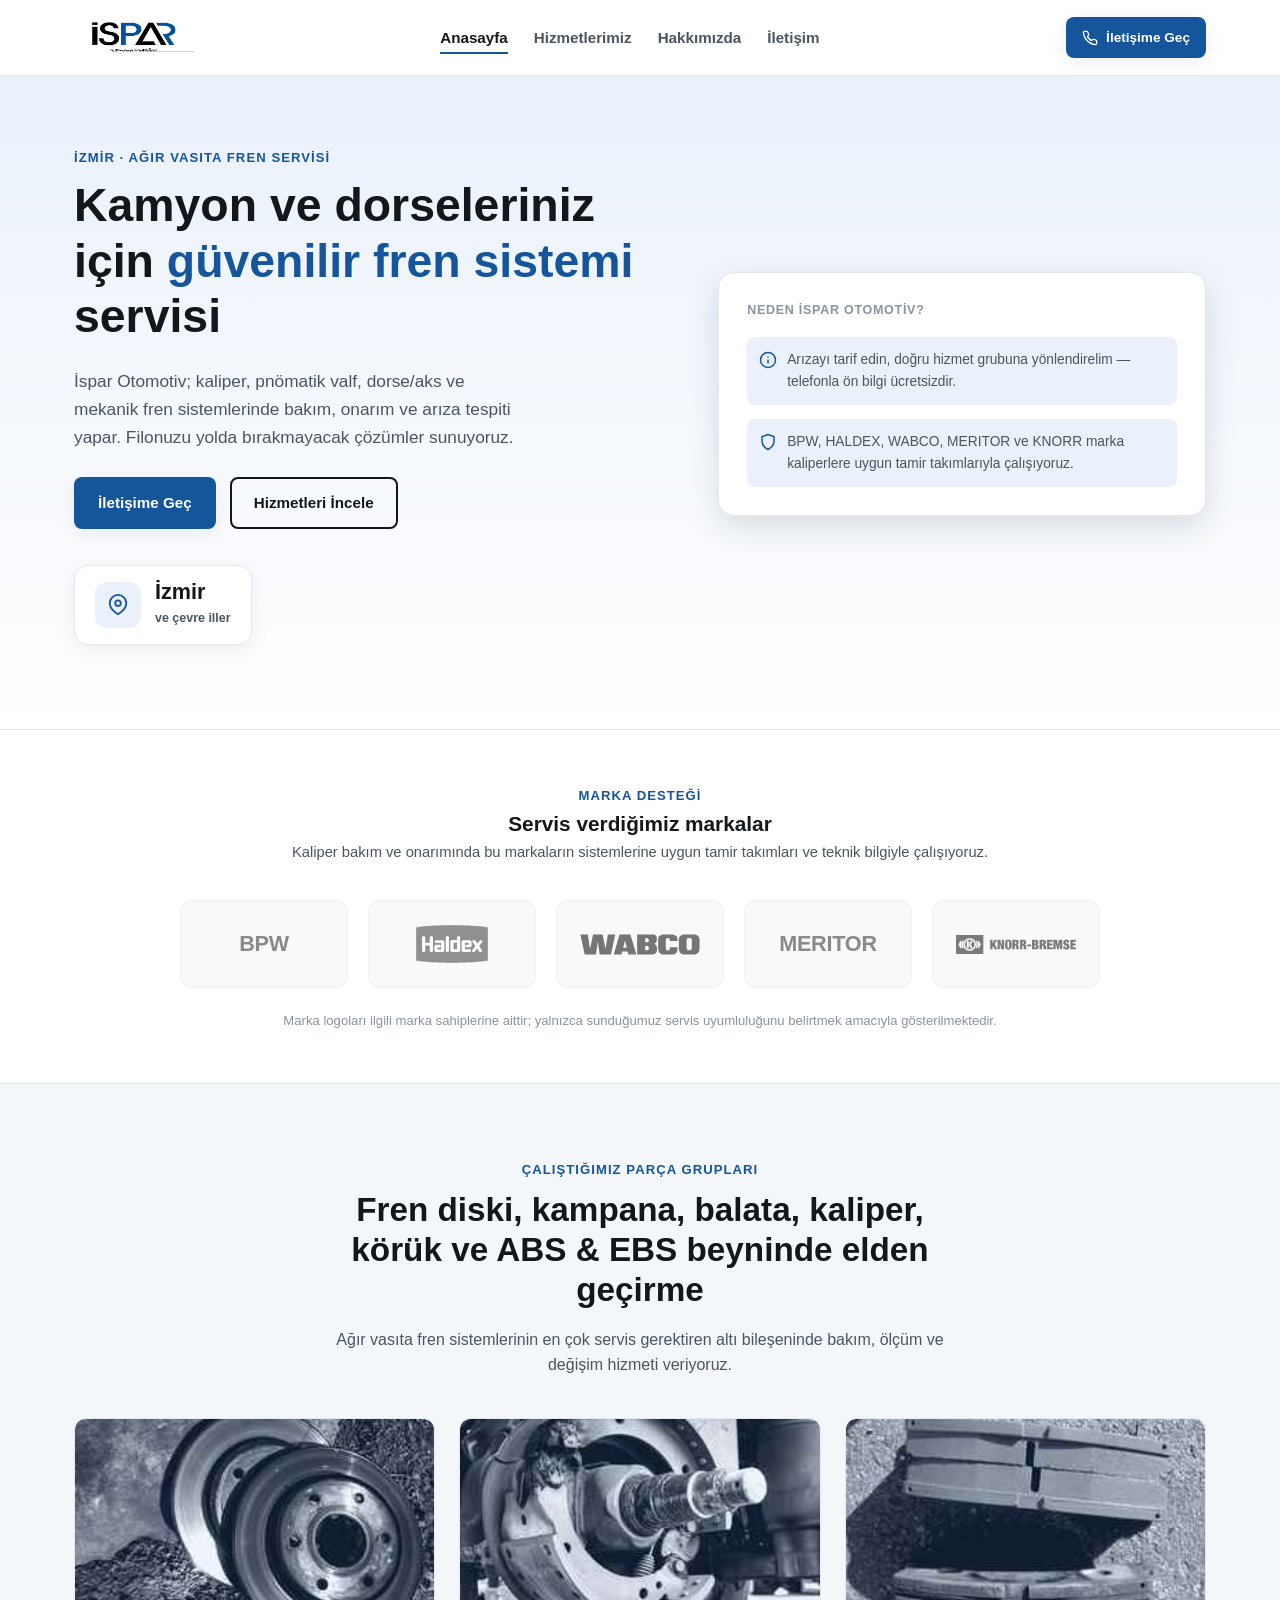
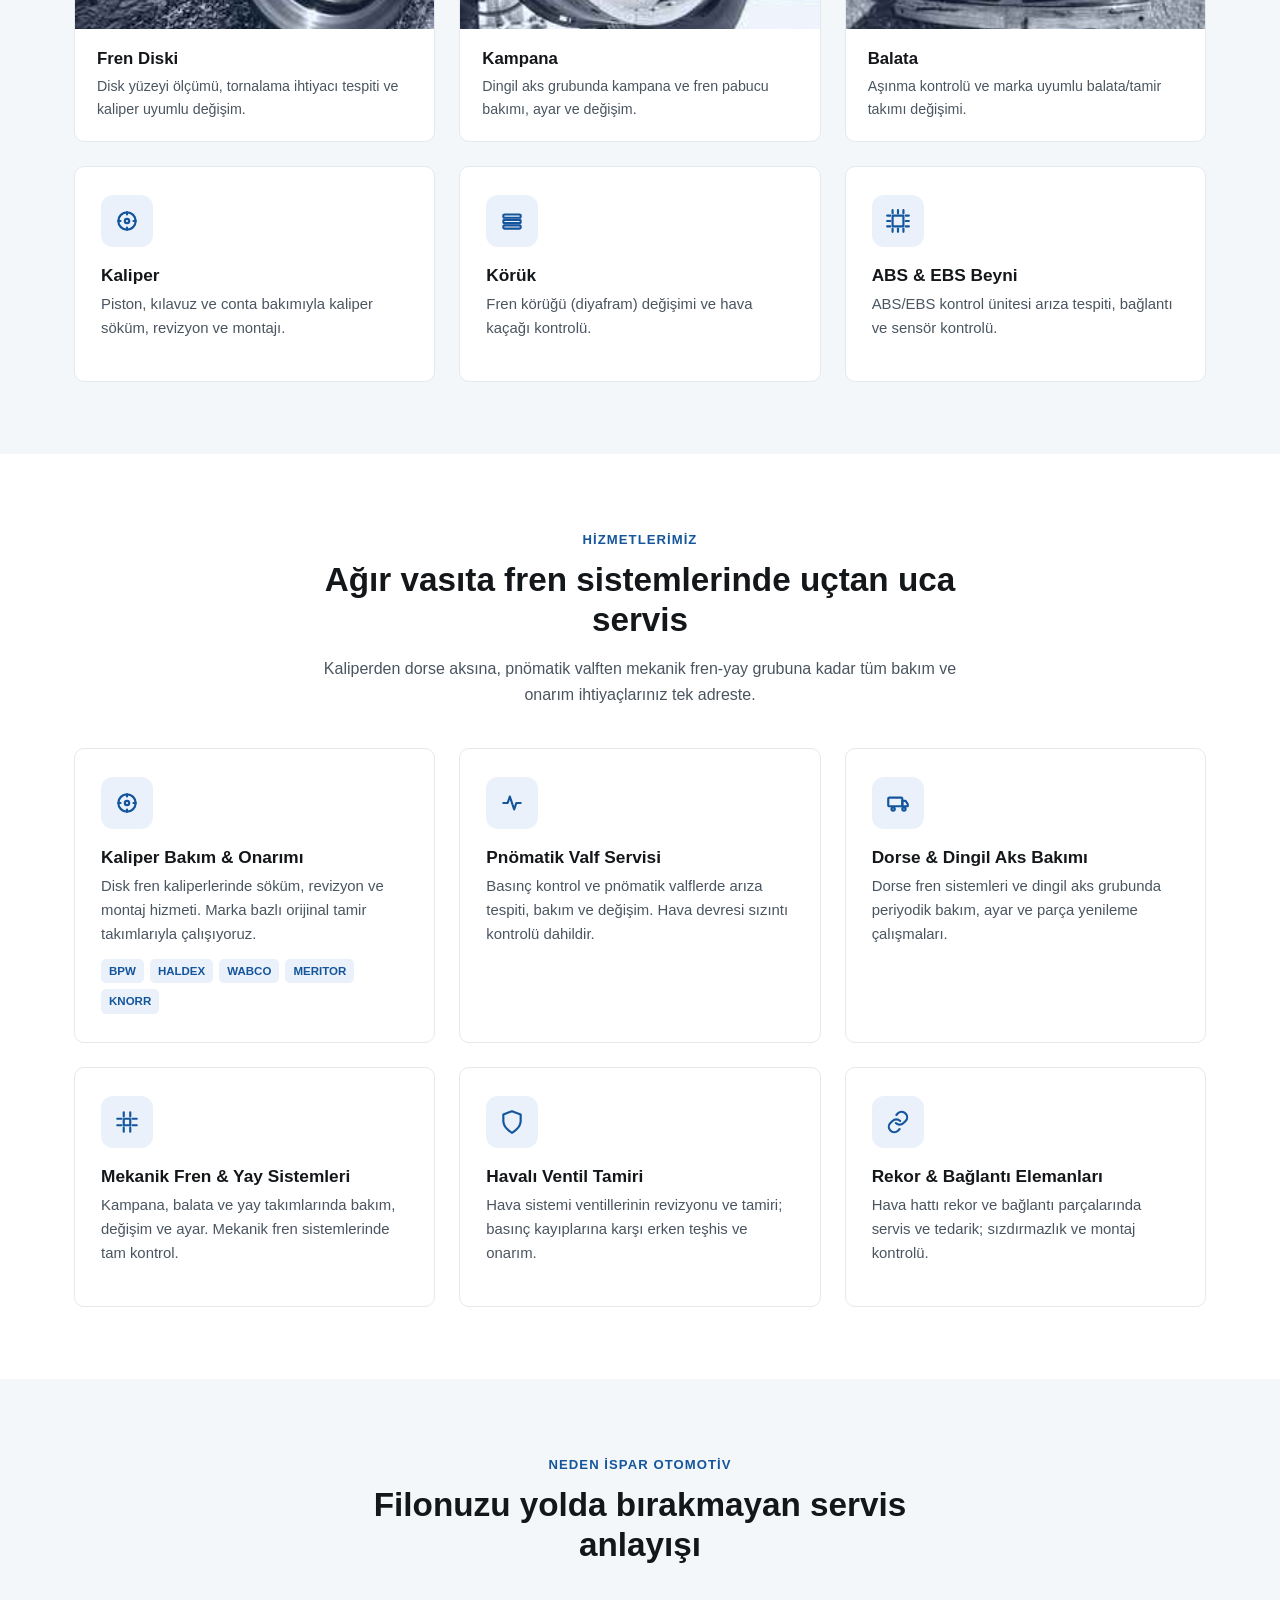
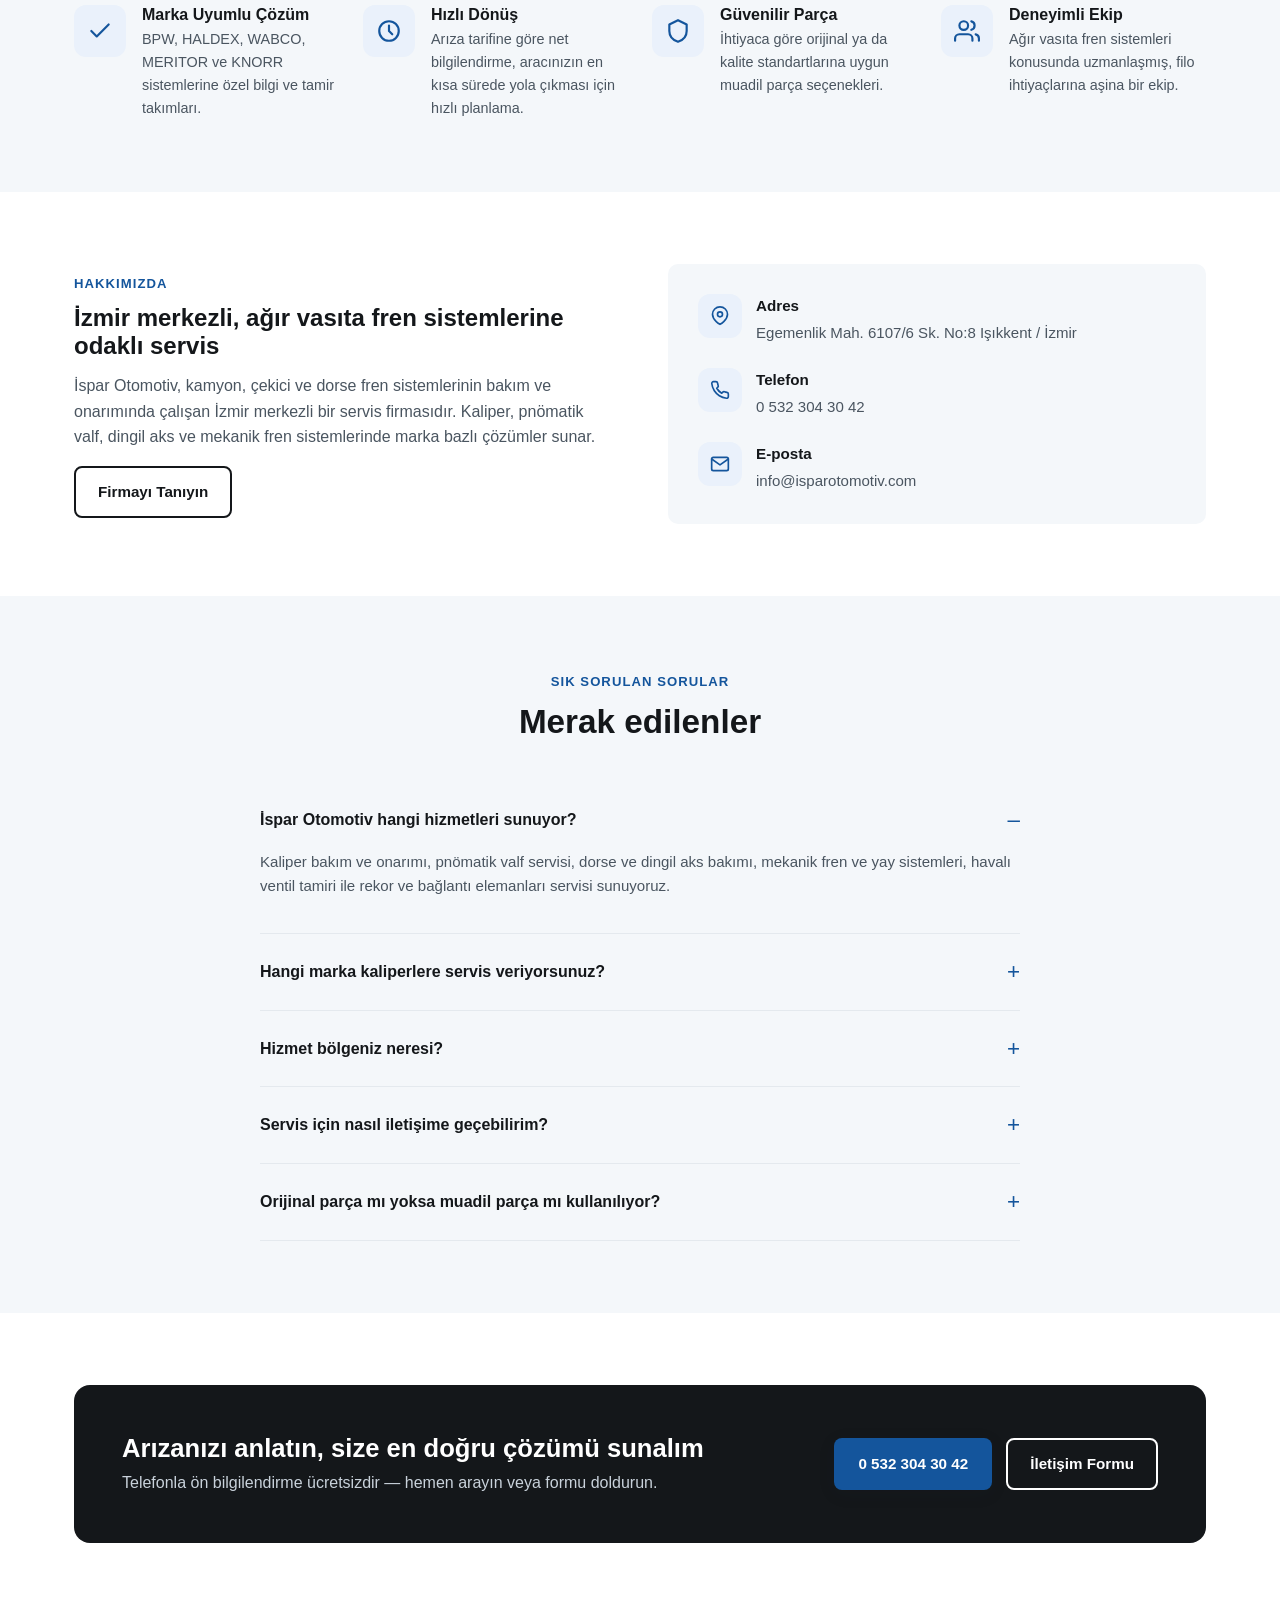
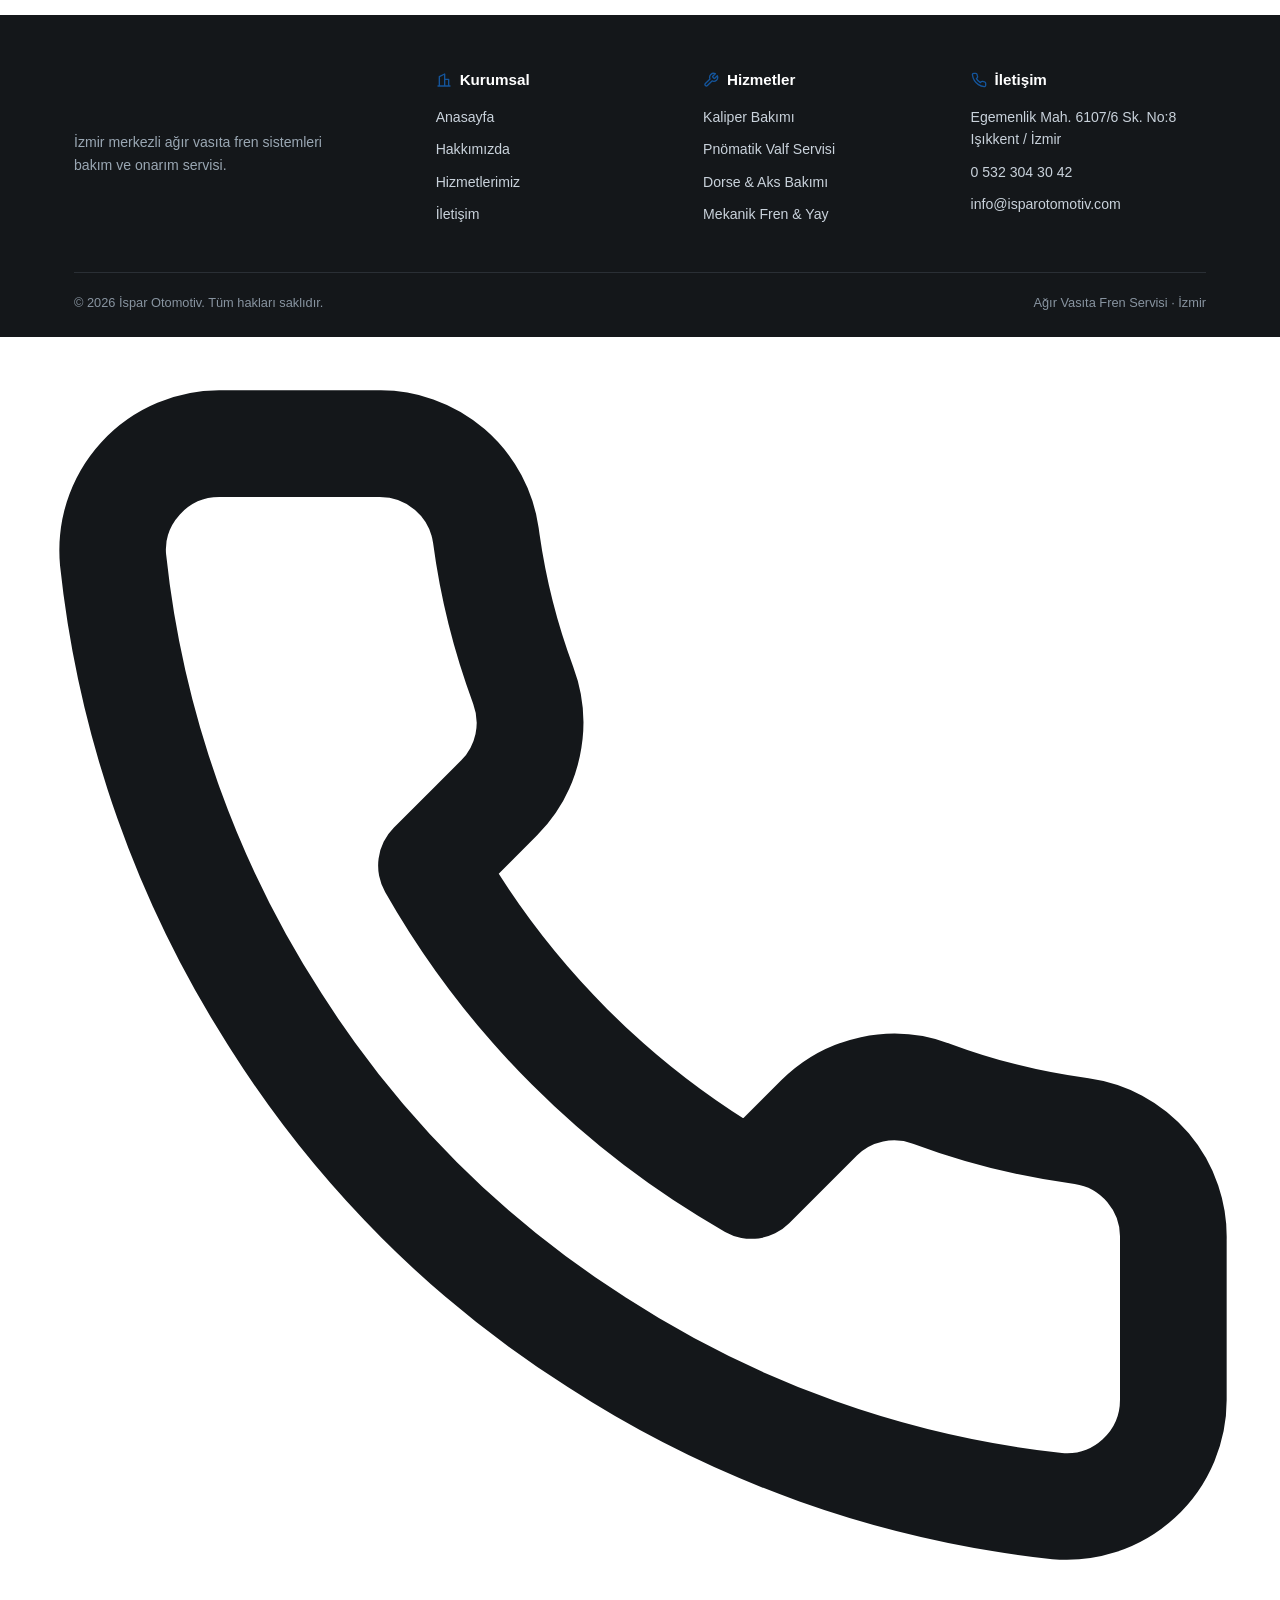
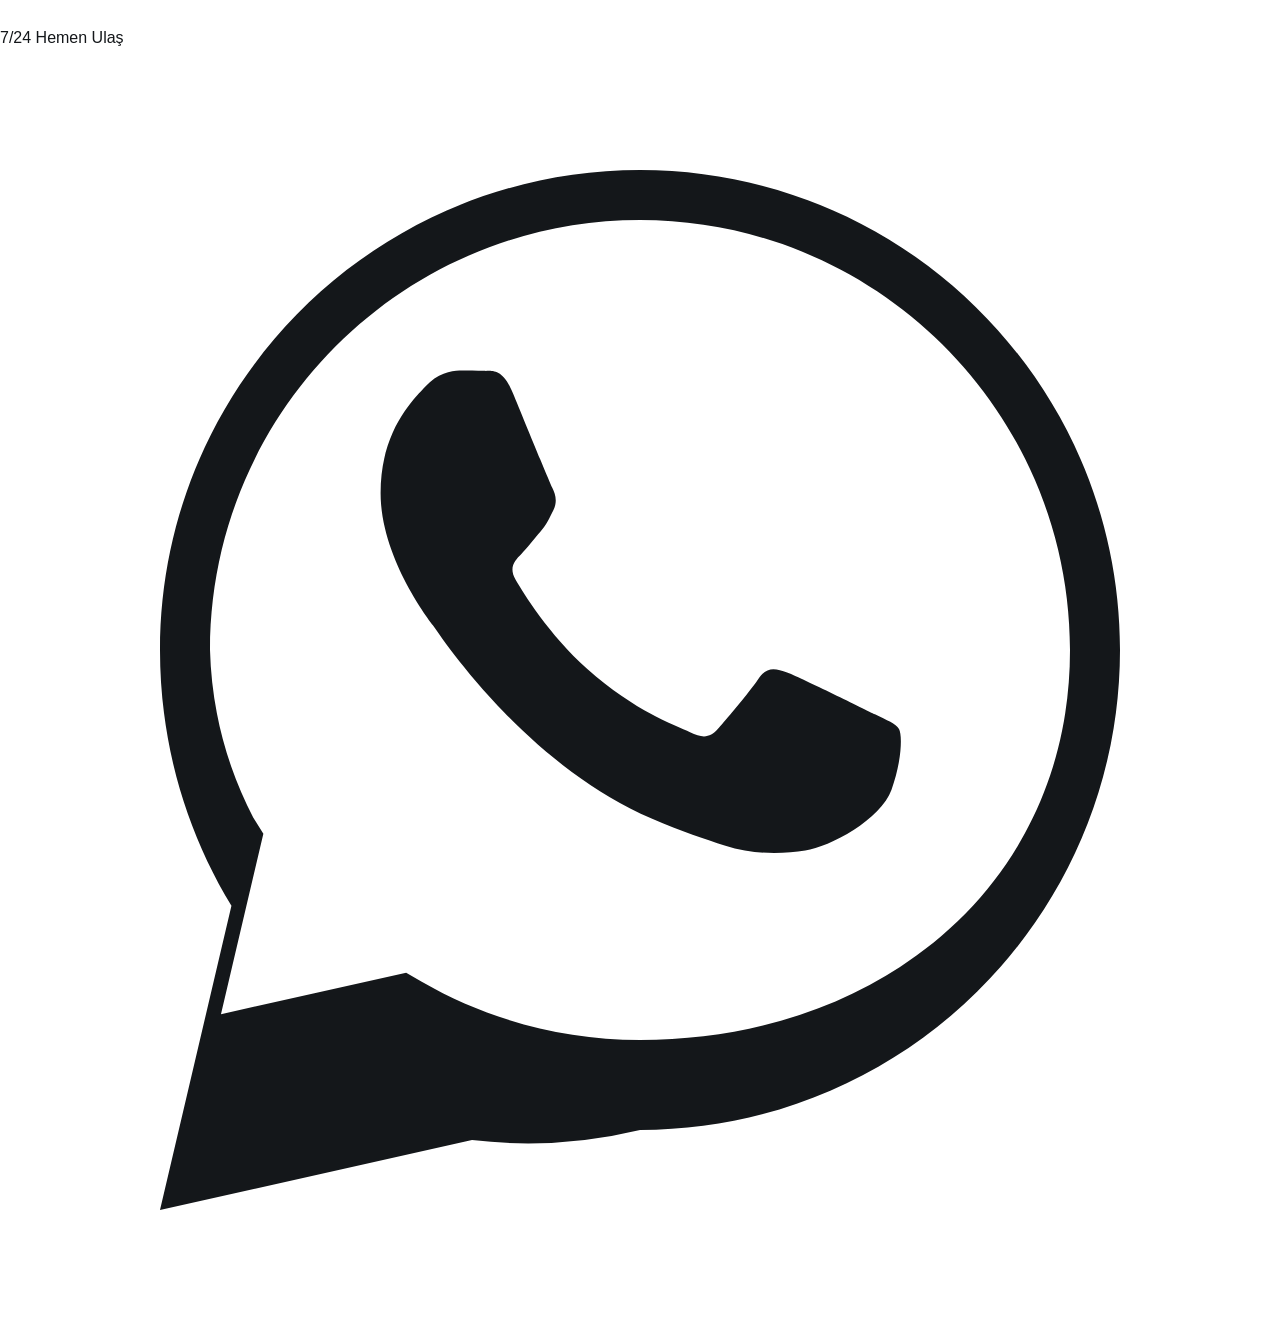
==== commit 6b5d38e1: "Anasayfa: buyuk logo, parca gruplari genisletildi, marka basligi, telefon/adres, sabit butonlar" ====
--- a/index.html
+++ b/index.html
@@ -32,11 +32,11 @@
   "description": "Ağır vasıta (kamyon, çekici, dorse) fren sistemleri bakım ve onarım servisi. BPW, HALDEX, WABCO, MERITOR, KNORR marka kaliper tamiri, pnömatik valf ve dingil aks bakımı.",
   "url": "https://www.isparotomotiv.com/",
   "image": "https://www.isparotomotiv.com/assets/og-image.png",
-  "telephone": "+902324792727",
+  "telephone": "+905323043042",
   "email": "info@isparotomotiv.com",
   "address": {
     "@type": "PostalAddress",
-    "streetAddress": "5. Sanayi Sitesi 7419/12 Sokak No.20 Pınarbaşı",
+    "streetAddress": "Egemenlik Mahallesi 6107/6 Sokak No:8 Işıkkent",
     "addressLocality": "İzmir",
     "addressCountry": "TR"
   },
@@ -45,6 +45,8 @@
   "sameAs": ["https://www.isparotomotiv.com/"],
   "makesOffer": [
     { "@type": "Offer", "itemOffered": { "@type": "Service", "name": "Kaliper Bakım ve Onarımı (BPW, HALDEX, WABCO, MERITOR, KNORR)" } },
+    { "@type": "Offer", "itemOffered": { "@type": "Service", "name": "Fren Körüğü (Diyafram) Servisi" } },
+    { "@type": "Offer", "itemOffered": { "@type": "Service", "name": "ABS ve EBS Beyni Arıza Tespiti ve Servisi" } },
     { "@type": "Offer", "itemOffered": { "@type": "Service", "name": "Pnömatik Valf Servisi" } },
     { "@type": "Offer", "itemOffered": { "@type": "Service", "name": "Dorse ve Dingil Aks Bakımı" } },
     { "@type": "Offer", "itemOffered": { "@type": "Service", "name": "Mekanik Fren ve Yay Sistemleri Bakımı" } },
@@ -78,7 +80,7 @@
     {
       "@type": "Question",
       "name": "Servis için nasıl iletişime geçebilirim?",
-      "acceptedAnswer": { "@type": "Answer", "text": "+90 232 479 27 27 numaralı telefondan arayabilir, info@isparotomotiv.com adresine e-posta gönderebilir veya web sitemizdeki iletişim formunu doldurabilirsiniz." }
+      "acceptedAnswer": { "@type": "Answer", "text": "0 532 304 30 42 numaralı telefondan arayabilir, info@isparotomotiv.com adresine e-posta gönderebilir veya web sitemizdeki iletişim formunu doldurabilirsiniz." }
     },
     {
       "@type": "Question",
@@ -107,7 +109,7 @@
     </nav>
 
     <div class="header-right">
-      <a href="tel:+902324792727" class="header-contact-btn" aria-label="Bizi hemen arayın">
+      <a href="tel:+905323043042" class="header-contact-btn" aria-label="Bizi hemen arayın">
         <svg viewBox="0 0 24 24" fill="none" stroke="currentColor" stroke-width="2" stroke-linecap="round" stroke-linejoin="round"><path d="M22 16.92v3a2 2 0 0 1-2.18 2 19.79 19.79 0 0 1-8.63-3.07 19.5 19.5 0 0 1-6-6 19.79 19.79 0 0 1-3.07-8.67A2 2 0 0 1 4.11 2h3a2 2 0 0 1 2 1.72c.127.96.362 1.903.7 2.81a2 2 0 0 1-.45 2.11L8.09 9.91a16 16 0 0 0 6 6l1.27-1.27a2 2 0 0 1 2.11-.45c.907.338 1.85.573 2.81.7A2 2 0 0 1 22 16.92z"/></svg>
         <span class="full">İletişime Geç</span>
       </a>
@@ -158,7 +160,7 @@
     <div class="container">
       <div class="brand-wall-head">
         <span class="eyebrow">Marka Desteği</span>
-        <h2>Servis verdiğimiz kaliper markaları</h2>
+        <h2>Servis verdiğimiz markalar</h2>
         <p>Kaliper bakım ve onarımında bu markaların sistemlerine uygun tamir takımları ve teknik bilgiyle çalışıyoruz.</p>
       </div>
       <div class="brand-row">
@@ -177,8 +179,8 @@
     <div class="container">
       <div class="section-head center">
         <span class="eyebrow">Çalıştığımız Parça Grupları</span>
-        <h2>Fren diski, kampana ve balatada elden geçirme</h2>
-        <p>Ağır vasıta fren sistemlerinin en çok yıpranan üç bileşeninde bakım, ölçüm ve değişim hizmeti veriyoruz.</p>
+        <h2>Fren diski, kampana, balata, kaliper, körük ve ABS &amp; EBS beyninde elden geçirme</h2>
+        <p>Ağır vasıta fren sistemlerinin en çok servis gerektiren altı bileşeninde bakım, ölçüm ve değişim hizmeti veriyoruz.</p>
       </div>
       <div class="grid grid--3">
         <article class="card photo-card">
@@ -202,6 +204,27 @@
             <p>Aşınma kontrolü ve marka uyumlu balata/tamir takımı değişimi.</p>
           </div>
         </article>
+        <article class="card">
+          <div class="icon-tile">
+            <svg viewBox="0 0 24 24" fill="none" stroke="currentColor" stroke-width="2" stroke-linecap="round" stroke-linejoin="round"><circle cx="12" cy="12" r="8"/><circle cx="12" cy="12" r="2"/><path d="M12 4v2M12 18v2M4 12h2M18 12h2"/></svg>
+          </div>
+          <h3>Kaliper</h3>
+          <p>Piston, kılavuz ve conta bakımıyla kaliper söküm, revizyon ve montajı.</p>
+        </article>
+        <article class="card">
+          <div class="icon-tile">
+            <svg viewBox="0 0 24 24" fill="none" stroke="currentColor" stroke-width="2" stroke-linecap="round" stroke-linejoin="round"><rect x="4" y="6" width="16" height="3" rx="1"/><rect x="4" y="11" width="16" height="3" rx="1"/><rect x="4" y="16" width="16" height="3" rx="1"/></svg>
+          </div>
+          <h3>Körük</h3>
+          <p>Fren körüğü (diyafram) değişimi ve hava kaçağı kontrolü.</p>
+        </article>
+        <article class="card">
+          <div class="icon-tile">
+            <svg viewBox="0 0 24 24" fill="none" stroke="currentColor" stroke-width="2" stroke-linecap="round" stroke-linejoin="round"><rect x="7" y="7" width="10" height="10" rx="1"/><path d="M7 2v3M12 2v3M17 2v3M7 19v3M12 19v3M17 19v3M2 7h3M2 12h3M2 17h3M19 7h3M19 12h3M19 17h3"/></svg>
+          </div>
+          <h3>ABS &amp; EBS Beyni</h3>
+          <p>ABS/EBS kontrol ünitesi arıza tespiti, bağlantı ve sensör kontrolü.</p>
+        </article>
       </div>
     </div>
   </section>
@@ -330,11 +353,11 @@
         <div class="contact-info-card">
           <div class="contact-line">
             <div class="icon-tile"><svg viewBox="0 0 24 24" fill="none" stroke="currentColor" stroke-width="2" stroke-linecap="round" stroke-linejoin="round"><path d="M21 10c0 7-9 12-9 12S3 17 3 10a9 9 0 0 1 18 0z"/><circle cx="12" cy="10" r="3"/></svg></div>
-            <div><b>Adres</b><span class="value">5. San. Sit. 7419/12 Sk. No.20 Pınarbaşı / İzmir</span></div>
+            <div><b>Adres</b><span class="value">Egemenlik Mah. 6107/6 Sk. No:8 Işıkkent / İzmir</span></div>
           </div>
           <div class="contact-line">
             <div class="icon-tile"><svg viewBox="0 0 24 24" fill="none" stroke="currentColor" stroke-width="2" stroke-linecap="round" stroke-linejoin="round"><path d="M22 16.92v3a2 2 0 0 1-2.18 2 19.79 19.79 0 0 1-8.63-3.07 19.5 19.5 0 0 1-6-6 19.79 19.79 0 0 1-3.07-8.67A2 2 0 0 1 4.11 2h3a2 2 0 0 1 2 1.72c.127.96.362 1.903.7 2.81a2 2 0 0 1-.45 2.11L8.09 9.91a16 16 0 0 0 6 6l1.27-1.27a2 2 0 0 1 2.11-.45c.907.338 1.85.573 2.81.7A2 2 0 0 1 22 16.92z"/></svg></div>
-            <div><b>Telefon</b><a href="tel:+902324792727">+90 232 479 27 27</a></div>
+            <div><b>Telefon</b><a href="tel:+905323043042">0 532 304 30 42</a></div>
           </div>
           <div class="contact-line">
             <div class="icon-tile"><svg viewBox="0 0 24 24" fill="none" stroke="currentColor" stroke-width="2" stroke-linecap="round" stroke-linejoin="round"><path d="M4 4h16v16H4z" opacity="0"/><path d="M22 6l-10 7L2 6"/><rect x="2" y="4" width="20" height="16" rx="2"/></svg></div>
@@ -367,7 +390,7 @@
         </details>
         <details class="faq-item">
           <summary>Servis için nasıl iletişime geçebilirim?</summary>
-          <p>+90 232 479 27 27 numaralı telefondan arayabilir, info@isparotomotiv.com adresine e-posta gönderebilir ya da <a href="iletisim.html">iletişim formunu</a> doldurabilirsiniz.</p>
+          <p>0 532 304 30 42 numaralı telefondan arayabilir, info@isparotomotiv.com adresine e-posta gönderebilir ya da <a href="iletisim.html">iletişim formunu</a> doldurabilirsiniz.</p>
         </details>
         <details class="faq-item">
           <summary>Orijinal parça mı yoksa muadil parça mı kullanılıyor?</summary>
@@ -386,7 +409,7 @@
           <p>Telefonla ön bilgilendirme ücretsizdir — hemen arayın veya formu doldurun.</p>
         </div>
         <div class="hero-cta" style="margin-top:0;">
-          <a href="tel:+902324792727" class="btn btn--primary">+90 232 479 27 27</a>
+          <a href="tel:+905323043042" class="btn btn--primary">0 532 304 30 42</a>
           <a href="iletisim.html" class="btn btn--outline">İletişim Formu</a>
         </div>
       </div>
@@ -423,8 +446,8 @@
       <div>
         <h4><svg viewBox="0 0 24 24" fill="none" stroke="currentColor" stroke-width="2" stroke-linecap="round" stroke-linejoin="round"><path d="M22 16.92v3a2 2 0 0 1-2.18 2 19.79 19.79 0 0 1-8.63-3.07 19.5 19.5 0 0 1-6-6 19.79 19.79 0 0 1-3.07-8.67A2 2 0 0 1 4.11 2h3a2 2 0 0 1 2 1.72c.127.96.362 1.903.7 2.81a2 2 0 0 1-.45 2.11L8.09 9.91a16 16 0 0 0 6 6l1.27-1.27a2 2 0 0 1 2.11-.45c.907.338 1.85.573 2.81.7A2 2 0 0 1 22 16.92z"/></svg>İletişim</h4>
         <ul>
-          <li>5. San. Sit. 7419/12 Sk. No.20 Pınarbaşı / İzmir</li>
-          <li><a href="tel:+902324792727">+90 232 479 27 27</a></li>
+          <li>Egemenlik Mah. 6107/6 Sk. No:8 Işıkkent / İzmir</li>
+          <li><a href="tel:+905323043042">0 532 304 30 42</a></li>
           <li><a href="mailto:info@isparotomotiv.com">info@isparotomotiv.com</a></li>
         </ul>
       </div>
@@ -435,6 +458,17 @@
     </div>
   </div>
 </footer>
+
+<!-- Sabit iletişim butonları: WhatsApp + 7/24 Hemen Ulaş -->
+<div class="floating-actions">
+  <a href="tel:+905323043042" class="fab fab--call" aria-label="7/24 hemen arayın">
+    <svg viewBox="0 0 24 24" fill="none" stroke="currentColor" stroke-width="2" stroke-linecap="round" stroke-linejoin="round"><path d="M22 16.92v3a2 2 0 0 1-2.18 2 19.79 19.79 0 0 1-8.63-3.07 19.5 19.5 0 0 1-6-6 19.79 19.79 0 0 1-3.07-8.67A2 2 0 0 1 4.11 2h3a2 2 0 0 1 2 1.72c.127.96.362 1.903.7 2.81a2 2 0 0 1-.45 2.11L8.09 9.91a16 16 0 0 0 6 6l1.27-1.27a2 2 0 0 1 2.11-.45c.907.338 1.85.573 2.81.7A2 2 0 0 1 22 16.92z"/></svg>
+    <span class="fab-label">7/24 Hemen Ulaş</span>
+  </a>
+  <a href="https://wa.me/905323043042?text=Merhaba%2C%20servis%20hakk%C4%B1nda%20bilgi%20almak%20istiyorum." class="fab fab--whatsapp" target="_blank" rel="noopener" aria-label="WhatsApp ile yazın">
+    <svg viewBox="0 0 32 32" fill="currentColor" aria-hidden="true"><path d="M16.001 3C9.373 3 4 8.373 4 15c0 2.34.653 4.527 1.786 6.393L4 29l7.8-1.748A11.93 11.93 0 0 0 16.001 27C22.628 27 28 21.627 28 15S22.628 3 16.001 3zm0 21.75c-1.98 0-3.85-.53-5.457-1.457l-.39-.226-4.63 1.037 1.06-4.51-.254-.406A9.71 9.71 0 0 1 5.25 15c0-5.928 4.822-10.75 10.751-10.75S26.75 9.072 26.75 15 21.929 24.75 16.001 24.75zm5.86-8.146c-.32-.16-1.89-.933-2.183-1.04-.293-.107-.507-.16-.72.16-.213.32-.827 1.04-1.014 1.253-.187.213-.373.24-.693.08-.32-.16-1.352-.498-2.575-1.588-.952-.849-1.595-1.898-1.782-2.218-.187-.32-.02-.493.14-.653.144-.143.32-.373.48-.56.16-.187.213-.32.32-.533.107-.213.053-.4-.027-.56-.08-.16-.72-1.733-.986-2.373-.26-.626-.524-.541-.72-.551-.187-.009-.4-.011-.613-.011s-.56.08-.853.4c-.293.32-1.12 1.093-1.12 2.666s1.147 3.093 1.307 3.306c.16.213 2.257 3.445 5.468 4.831.764.33 1.36.527 1.825.674.767.244 1.465.21 2.017.127.615-.092 1.89-.773 2.156-1.519.267-.746.267-1.386.187-1.52-.08-.133-.293-.213-.613-.373z"/></svg>
+  </a>
+</div>
 
 <script>document.getElementById("year").textContent = new Date().getFullYear();</script>
 <script src="assets/main.js"></script>
--- a/assets/style.css
+++ b/assets/style.css
@@ -0,0 +1,634 @@
+/* ==========================================================================
+   İspar Otomotiv – Ağır Vasıta Fren Servisi
+   Tema: Aydınlık (beyaz zemin) — Mavi / Beyaz / Siyah kurumsal renk paleti
+   ========================================================================== */
+
+:root {
+  --blue: #14559c;
+  --blue-dark: #0c3c73;
+  --blue-light: #eaf1fb;
+  --black: #14171a;
+  --gray-700: #4a5560;
+  --gray-400: #8894a0;
+  --gray-200: #e4e9ee;
+  --gray-100: #f4f7fa;
+  --white: #ffffff;
+  --radius: 10px;
+  --shadow: 0 4px 18px rgba(20, 40, 70, 0.08);
+  --shadow-lg: 0 12px 32px rgba(20, 40, 70, 0.14);
+  --max-width: 1180px;
+  --header-h: 76px;
+}
+
+* { box-sizing: border-box; }
+html { scroll-behavior: smooth; scroll-padding-top: calc(var(--header-h) + 12px); }
+
+body {
+  margin: 0;
+  font-family: "Inter", -apple-system, BlinkMacSystemFont, "Segoe UI", Roboto, Arial, sans-serif;
+  color: var(--black);
+  background: var(--white);
+  line-height: 1.6;
+  -webkit-font-smoothing: antialiased;
+}
+
+img { max-width: 100%; display: block; }
+a { color: inherit; text-decoration: none; }
+ul { list-style: none; margin: 0; padding: 0; }
+h1, h2, h3, h4 { line-height: 1.2; margin: 0 0 .5em; font-weight: 800; }
+p { margin: 0 0 1em; color: var(--gray-700); }
+
+.container {
+  width: 100%;
+  max-width: var(--max-width);
+  margin: 0 auto;
+  padding: 0 24px;
+}
+
+.eyebrow {
+  display: inline-block;
+  color: var(--blue);
+  font-weight: 700;
+  font-size: .82rem;
+  letter-spacing: .08em;
+  text-transform: uppercase;
+  margin-bottom: 10px;
+}
+
+.section { padding: 72px 0; }
+.section--gray { background: var(--gray-100); }
+.section-head { max-width: 640px; margin: 0 0 40px; }
+.section-head.center { margin-left: auto; margin-right: auto; text-align: center; }
+.section-head h2 { font-size: clamp(1.6rem, 2.6vw, 2.1rem); }
+
+/* ---------- Buttons ---------- */
+.btn {
+  display: inline-flex;
+  align-items: center;
+  gap: 8px;
+  padding: 12px 22px;
+  border-radius: 8px;
+  font-weight: 700;
+  font-size: .95rem;
+  border: 2px solid transparent;
+  cursor: pointer;
+  transition: transform .15s ease, box-shadow .15s ease, background .15s ease, color .15s ease;
+  white-space: nowrap;
+}
+.btn:hover { transform: translateY(-1px); }
+.btn--primary { background: var(--blue); color: var(--white); box-shadow: var(--shadow); }
+.btn--primary:hover { background: var(--blue-dark); }
+.btn--outline { background: transparent; border-color: var(--black); color: var(--black); }
+.btn--outline:hover { background: var(--black); color: var(--white); }
+.btn--ghost { background: var(--white); border-color: var(--gray-200); color: var(--black); }
+.btn--sm { padding: 9px 16px; font-size: .85rem; }
+.btn--block { width: 100%; justify-content: center; }
+
+/* ---------- Header ---------- */
+.site-header {
+  position: sticky;
+  top: 0;
+  z-index: 100;
+  height: var(--header-h);
+  display: flex;
+  align-items: center;
+  background: rgba(255,255,255,.92);
+  backdrop-filter: saturate(180%) blur(8px);
+  border-bottom: 1px solid var(--gray-200);
+}
+.site-header .container {
+  display: flex;
+  align-items: center;
+  justify-content: space-between;
+  gap: 20px;
+}
+
+/* Contact button pinned at the top-right of the header */
+.header-right {
+  display: flex;
+  align-items: center;
+  gap: 18px;
+}
+.header-contact-btn {
+  background: var(--blue);
+  color: var(--white);
+  padding: 10px 16px;
+  border-radius: 8px;
+  font-weight: 700;
+  font-size: .85rem;
+  display: inline-flex;
+  align-items: center;
+  gap: 8px;
+  box-shadow: var(--shadow);
+}
+.header-contact-btn:hover { background: var(--blue-dark); }
+.header-contact-btn svg { width: 16px; height: 16px; flex-shrink: 0; }
+
+.brand { display: flex; align-items: center; gap: 10px; }
+.brand-logo { height: 42px; width: auto; }
+.brand-word {
+  font-family: "Inter", sans-serif;
+  font-weight: 900;
+  font-size: 1.5rem;
+  letter-spacing: -.01em;
+  line-height: 1;
+  display: flex;
+  flex-direction: column;
+}
+.brand-word .mark span { }
+.brand-word .c-black { color: var(--black); }
+.brand-word .c-blue { color: var(--blue); }
+.brand-word .sub {
+  font-size: .58rem;
+  font-weight: 800;
+  letter-spacing: .18em;
+  color: var(--black);
+  margin-top: 3px;
+  display: flex;
+  align-items: center;
+  gap: 6px;
+}
+.brand-word .sub::before,
+.brand-word .sub::after {
+  content: "";
+  height: 2px;
+  width: 14px;
+  background: var(--blue);
+  display: inline-block;
+}
+
+.main-nav { display: flex; align-items: center; gap: 30px; }
+.main-nav ul { display: flex; gap: 26px; }
+.main-nav a {
+  font-weight: 600;
+  font-size: .95rem;
+  color: var(--gray-700);
+  padding: 6px 0;
+  border-bottom: 2px solid transparent;
+}
+.main-nav a:hover,
+.main-nav a[aria-current="page"] { color: var(--black); border-color: var(--blue); }
+
+.nav-toggle {
+  display: none;
+  background: none;
+  border: none;
+  cursor: pointer;
+  padding: 6px;
+}
+.nav-toggle span {
+  display: block;
+  width: 24px;
+  height: 2px;
+  background: var(--black);
+  margin: 5px 0;
+  transition: transform .2s ease, opacity .2s ease;
+}
+
+/* ---------- Hero ---------- */
+.hero {
+  position: relative;
+  padding: 68px 0 84px;
+  background: linear-gradient(180deg, var(--blue-light) 0%, #ffffff 100%);
+  overflow: hidden;
+}
+.hero .container {
+  display: grid;
+  grid-template-columns: 1.1fr .9fr;
+  gap: 48px;
+  align-items: center;
+}
+.hero h1 { font-size: clamp(2rem, 4vw, 2.9rem); color: var(--black); }
+.hero h1 .hl { color: var(--blue); }
+.hero p.lead { font-size: 1.08rem; max-width: 46ch; }
+.hero-cta { display: flex; gap: 14px; flex-wrap: wrap; margin-top: 26px; }
+.hero-badges {
+  display: flex;
+  gap: 22px;
+  margin-top: 40px;
+  flex-wrap: wrap;
+}
+.hero-badges .stat b { display: block; font-size: 1.5rem; color: var(--blue); }
+.hero-badges .stat span { font-size: .82rem; color: var(--gray-700); }
+
+/* ---------- Modern stat strip (hero) ---------- */
+.stat-strip {
+  display: flex;
+  gap: 14px;
+  margin-top: 36px;
+  flex-wrap: wrap;
+}
+.stat-pill {
+  display: flex;
+  align-items: center;
+  gap: 14px;
+  background: var(--white);
+  border: 1px solid var(--gray-200);
+  border-radius: 14px;
+  padding: 14px 20px;
+  box-shadow: var(--shadow);
+  flex: 1 1 190px;
+  transition: transform .2s ease, box-shadow .2s ease, border-color .2s ease;
+}
+.stat-pill:hover { transform: translateY(-3px); box-shadow: var(--shadow-lg); border-color: var(--blue); }
+.stat-strip--single .stat-pill { flex: 0 0 auto; }
+.stat-pill .icon-tile { margin-bottom: 0; width: 46px; height: 46px; flex-shrink: 0; }
+.stat-pill .icon-tile svg { width: 22px; height: 22px; }
+.stat-pill b { display: block; font-size: 1.35rem; color: var(--black); line-height: 1.1; }
+.stat-pill span { font-size: .78rem; color: var(--gray-700); font-weight: 600; }
+
+.hero-art {
+  background: var(--white);
+  border: 1px solid var(--gray-200);
+  border-radius: 16px;
+  box-shadow: var(--shadow-lg);
+  padding: 28px;
+}
+.hero-art .brands-title {
+  font-size: .78rem;
+  font-weight: 700;
+  text-transform: uppercase;
+  letter-spacing: .06em;
+  color: var(--gray-400);
+  margin-bottom: 16px;
+}
+.brand-grid {
+  display: grid;
+  grid-template-columns: repeat(3, 1fr);
+  gap: 12px;
+  margin-bottom: 20px;
+}
+.brand-chip {
+  border: 1px solid var(--gray-200);
+  border-radius: 8px;
+  padding: 14px 8px;
+  text-align: center;
+  font-weight: 800;
+  font-size: .82rem;
+  color: var(--black);
+  background: var(--gray-100);
+}
+
+/* ---------- Brand wall (real kaliper brand logos) ---------- */
+.brand-wall {
+  padding: 52px 0;
+  background: var(--white);
+  border-top: 1px solid var(--gray-200);
+  border-bottom: 1px solid var(--gray-200);
+}
+.brand-wall-head {
+  text-align: center;
+  margin-bottom: 36px;
+}
+.brand-wall-head .eyebrow { margin-bottom: 6px; }
+.brand-wall-head h2 { font-size: 1.3rem; margin-bottom: 4px; }
+.brand-wall-head p { font-size: .92rem; margin-bottom: 0; }
+
+.brand-row {
+  display: flex;
+  align-items: center;
+  justify-content: center;
+  gap: 20px;
+  flex-wrap: wrap;
+}
+.brand-item {
+  display: flex;
+  align-items: center;
+  justify-content: center;
+  height: 88px;
+  width: 168px;
+  background: var(--gray-100);
+  border: 1px solid var(--gray-200);
+  border-radius: 12px;
+  padding: 14px 20px;
+  filter: grayscale(1);
+  opacity: .68;
+  transition: filter .25s ease, opacity .25s ease, transform .25s ease, background .25s ease, border-color .25s ease;
+}
+.brand-item:hover {
+  filter: none;
+  opacity: 1;
+  transform: translateY(-3px);
+  background: var(--white);
+  border-color: var(--blue);
+  box-shadow: var(--shadow);
+}
+.brand-item img { max-height: 42px; max-width: 120px; width: auto; }
+.brand-item.text-badge {
+  font-family: "Inter", sans-serif;
+  font-weight: 900;
+  font-size: 1.35rem;
+  letter-spacing: -.01em;
+  color: var(--gray-700);
+}
+.brand-item.text-badge:hover { color: var(--blue); }
+.brand-wall-more {
+  text-align: center;
+  font-size: .82rem;
+  color: var(--gray-400);
+  margin-top: 22px;
+  margin-bottom: 0;
+}
+
+.hero-art .note {
+  display: flex;
+  gap: 10px;
+  align-items: flex-start;
+  font-size: .86rem;
+  color: var(--gray-700);
+  background: var(--blue-light);
+  border-radius: 8px;
+  padding: 12px;
+}
+.hero-art .note svg { flex-shrink: 0; color: var(--blue); width: 18px; height: 18px; margin-top: 2px; }
+
+/* ---------- Icon tiles ---------- */
+.icon-tile {
+  width: 52px;
+  height: 52px;
+  border-radius: 12px;
+  background: var(--blue-light);
+  color: var(--blue);
+  display: flex;
+  align-items: center;
+  justify-content: center;
+  margin-bottom: 18px;
+}
+.icon-tile svg { width: 26px; height: 26px; }
+
+/* ---------- Service / feature cards ---------- */
+.grid { display: grid; gap: 24px; }
+.grid--3 { grid-template-columns: repeat(3, 1fr); }
+.grid--2 { grid-template-columns: repeat(2, 1fr); }
+.grid--4 { grid-template-columns: repeat(4, 1fr); }
+
+.card {
+  background: var(--white);
+  border: 1px solid var(--gray-200);
+  border-radius: var(--radius);
+  padding: 28px 26px;
+  transition: box-shadow .2s ease, transform .2s ease, border-color .2s ease;
+}
+.card:hover { box-shadow: var(--shadow-lg); transform: translateY(-3px); border-color: var(--blue); }
+.card h3 { font-size: 1.08rem; margin-bottom: 8px; }
+.card p { font-size: .93rem; margin-bottom: 12px; }
+.card .tags { display: flex; flex-wrap: wrap; gap: 6px; }
+.card .tags span {
+  font-size: .72rem;
+  font-weight: 700;
+  color: var(--blue);
+  background: var(--blue-light);
+  padding: 3px 8px;
+  border-radius: 5px;
+}
+.card .learn { font-size: .85rem; font-weight: 700; color: var(--blue); }
+
+/* ---------- Photo cards (part gallery) ---------- */
+.photo-card { padding: 0; overflow: hidden; }
+.photo-card img {
+  width: 100%;
+  height: 210px;
+  object-fit: cover;
+  display: block;
+  border-radius: var(--radius) var(--radius) 0 0;
+  transition: transform .35s ease;
+}
+.photo-card:hover img { transform: scale(1.04); }
+.photo-card-body { padding: 20px 22px; }
+.photo-card-body h3 { font-size: 1.05rem; margin-bottom: 6px; }
+.photo-card-body p { font-size: .89rem; margin-bottom: 0; }
+
+/* ---------- Why us / feature list ---------- */
+.feature { display: flex; gap: 16px; }
+.feature .icon-tile { margin-bottom: 0; flex-shrink: 0; }
+.feature h4 { font-size: 1rem; margin-bottom: 4px; }
+.feature p { font-size: .9rem; margin-bottom: 0; }
+
+/* ---------- CTA band ---------- */
+.cta-band {
+  background: var(--black);
+  color: var(--white);
+  border-radius: 16px;
+  padding: 48px;
+  display: flex;
+  align-items: center;
+  justify-content: space-between;
+  gap: 24px;
+  flex-wrap: wrap;
+}
+.cta-band h2 { color: var(--white); margin-bottom: 6px; font-size: 1.6rem; }
+.cta-band p { color: #c9d2db; margin-bottom: 0; }
+.cta-band .btn--primary { background: var(--blue); }
+.cta-band .btn--outline { border-color: var(--white); color: var(--white); }
+.cta-band .btn--outline:hover { background: var(--white); color: var(--black); }
+
+/* ---------- FAQ ---------- */
+.faq { max-width: 760px; margin: 0 auto; }
+.faq-item {
+  border-bottom: 1px solid var(--gray-200);
+  padding: 20px 0;
+}
+.faq-item summary {
+  cursor: pointer;
+  font-weight: 700;
+  font-size: 1rem;
+  list-style: none;
+  display: flex;
+  justify-content: space-between;
+  align-items: center;
+  gap: 12px;
+}
+.faq-item summary::-webkit-details-marker { display: none; }
+.faq-item summary::after {
+  content: "+";
+  color: var(--blue);
+  font-size: 1.4rem;
+  font-weight: 400;
+  flex-shrink: 0;
+}
+.faq-item[open] summary::after { content: "–"; }
+.faq-item p { margin-top: 12px; font-size: .94rem; }
+
+/* ---------- Page header (inner pages) ---------- */
+.page-hero {
+  background: var(--blue-light);
+  padding: 46px 0;
+}
+.breadcrumb { font-size: .85rem; color: var(--gray-700); margin-bottom: 10px; }
+.breadcrumb a { color: var(--blue); font-weight: 600; }
+.page-hero h1 { font-size: clamp(1.7rem, 3vw, 2.3rem); }
+.page-hero p { max-width: 60ch; margin-bottom: 0; }
+
+/* ---------- Service detail blocks ---------- */
+.service-block {
+  display: grid;
+  grid-template-columns: 60px 1fr;
+  gap: 20px;
+  padding: 32px 0;
+  border-bottom: 1px solid var(--gray-200);
+}
+.service-block:last-child { border-bottom: none; }
+.service-block .icon-tile { margin-bottom: 0; }
+.service-block h3 { font-size: 1.2rem; margin-bottom: 8px; }
+.service-block ul { margin-top: 12px; }
+.service-block li {
+  position: relative;
+  padding-left: 20px;
+  font-size: .93rem;
+  color: var(--gray-700);
+  margin-bottom: 6px;
+}
+.service-block li::before {
+  content: "";
+  position: absolute;
+  left: 0; top: 9px;
+  width: 7px; height: 7px;
+  border-radius: 50%;
+  background: var(--blue);
+}
+
+/* ---------- About ---------- */
+.about-values { display: grid; grid-template-columns: repeat(3, 1fr); gap: 20px; margin-top: 30px; }
+.value-card {
+  background: var(--gray-100);
+  border-radius: var(--radius);
+  padding: 26px 22px;
+  text-align: center;
+}
+.value-card .icon-tile { margin: 0 auto 16px; }
+.value-card b { display: block; font-size: 1.05rem; margin-bottom: 6px; }
+.value-card span { font-size: .87rem; color: var(--gray-700); }
+
+/* ---------- Contact ---------- */
+.contact-grid {
+  display: grid;
+  grid-template-columns: 1fr 1fr;
+  gap: 40px;
+  align-items: start;
+}
+.contact-info-card {
+  background: var(--gray-100);
+  border-radius: var(--radius);
+  padding: 30px;
+}
+.contact-line { display: flex; gap: 14px; margin-bottom: 22px; }
+.contact-line:last-child { margin-bottom: 0; }
+.contact-line .icon-tile { margin-bottom: 0; width: 44px; height: 44px; flex-shrink: 0; }
+.contact-line .icon-tile svg { width: 20px; height: 20px; }
+.contact-line b { display: block; font-size: .95rem; margin-bottom: 2px; }
+.contact-line a, .contact-line span.value { color: var(--gray-700); font-size: .94rem; }
+.contact-line a:hover { color: var(--blue); }
+
+.map-frame {
+  width: 100%;
+  border: 0;
+  border-radius: var(--radius);
+  height: 260px;
+  margin-top: 22px;
+}
+
+.form-card {
+  background: var(--white);
+  border: 1px solid var(--gray-200);
+  border-radius: var(--radius);
+  padding: 30px;
+  box-shadow: var(--shadow);
+}
+.form-row { margin-bottom: 18px; }
+.form-row label {
+  display: block;
+  font-size: .85rem;
+  font-weight: 700;
+  margin-bottom: 6px;
+}
+.form-row input,
+.form-row textarea,
+.form-row select {
+  width: 100%;
+  padding: 12px 14px;
+  border: 1px solid var(--gray-200);
+  border-radius: 8px;
+  font-family: inherit;
+  font-size: .94rem;
+  background: var(--gray-100);
+}
+.form-row input:focus,
+.form-row textarea:focus,
+.form-row select:focus {
+  outline: none;
+  border-color: var(--blue);
+  background: var(--white);
+}
+.form-note { font-size: .8rem; color: var(--gray-400); margin-top: 10px; margin-bottom: 0; }
+
+/* ---------- Footer ---------- */
+.site-footer {
+  background: var(--black);
+  color: #c9d2db;
+  padding: 56px 0 24px;
+}
+.footer-grid {
+  display: grid;
+  grid-template-columns: 1.4fr 1fr 1fr 1fr;
+  gap: 32px;
+  padding-bottom: 36px;
+}
+.footer-grid h4 { color: var(--white); font-size: .95rem; margin-bottom: 16px; display: flex; align-items: center; gap: 8px; }
+.footer-grid h4 svg { width: 16px; height: 16px; color: var(--blue); flex-shrink: 0; }
+.footer-grid li { margin-bottom: 10px; font-size: .88rem; }
+.footer-grid a { color: #c9d2db; }
+.footer-grid a:hover { color: var(--white); }
+.footer-brand .brand-logo { height: 44px; width: auto; display: block; margin-bottom: 16px; }
+.footer-brand p { color: #9aa7b3; font-size: .88rem; max-width: 34ch; margin-top: 14px; }
+.footer-bottom {
+  border-top: 1px solid #2a2f35;
+  padding-top: 20px;
+  display: flex;
+  justify-content: space-between;
+  flex-wrap: wrap;
+  gap: 10px;
+  font-size: .8rem;
+  color: #8894a0;
+}
+
+/* ---------- Utilities ---------- */
+.mt-0 { margin-top: 0 !important; }
+.text-center { text-align: center; }
+
+/* ==========================================================================
+   Responsive
+   ========================================================================== */
+@media (max-width: 980px) {
+  .grid--3 { grid-template-columns: repeat(2, 1fr); }
+  .grid--4 { grid-template-columns: repeat(2, 1fr); }
+  .hero .container { grid-template-columns: 1fr; }
+  .hero-art { order: -1; }
+  .contact-grid { grid-template-columns: 1fr; }
+  .footer-grid { grid-template-columns: 1fr 1fr; }
+}
+
+@media (max-width: 760px) {
+  :root { --header-h: 64px; }
+  .main-nav { position: fixed; inset: var(--header-h) 0 0 0; background: var(--white); flex-direction: column; align-items: stretch; padding: 20px 24px; transform: translateY(-8px); opacity: 0; pointer-events: none; transition: opacity .2s ease, transform .2s ease; overflow-y: auto; }
+  .main-nav.open { opacity: 1; transform: translateY(0); pointer-events: auto; }
+  .main-nav ul { flex-direction: column; gap: 4px; }
+  .main-nav a { display: block; padding: 12px 4px; border-bottom: 1px solid var(--gray-200); }
+  .main-nav .header-contact-btn-mobile { margin-top: 16px; }
+  .nav-toggle { display: block; }
+  .header-right .header-contact-btn span.full { display: none; }
+  .header-right .header-contact-btn { padding: 10px; }
+  .brand-word { font-size: 1.2rem; }
+  .brand-logo { height: 34px; }
+  .section { padding: 52px 0; }
+  .grid--3, .grid--2, .grid--4 { grid-template-columns: 1fr; }
+  .about-values { grid-template-columns: 1fr; }
+  .cta-band { padding: 32px 24px; flex-direction: column; text-align: center; }
+  .hero { padding: 40px 0 56px; }
+  .hero-cta .btn { flex: 1 1 auto; justify-content: center; }
+  .service-block { grid-template-columns: 1fr; }
+  .footer-grid { grid-template-columns: 1fr; gap: 24px; }
+  .brand-item { width: 132px; height: 76px; }
+  .brand-item img { max-height: 34px; max-width: 96px; }
+  .brand-item.text-badge { font-size: 1.1rem; }
+  .stat-strip { flex-direction: column; }
+}
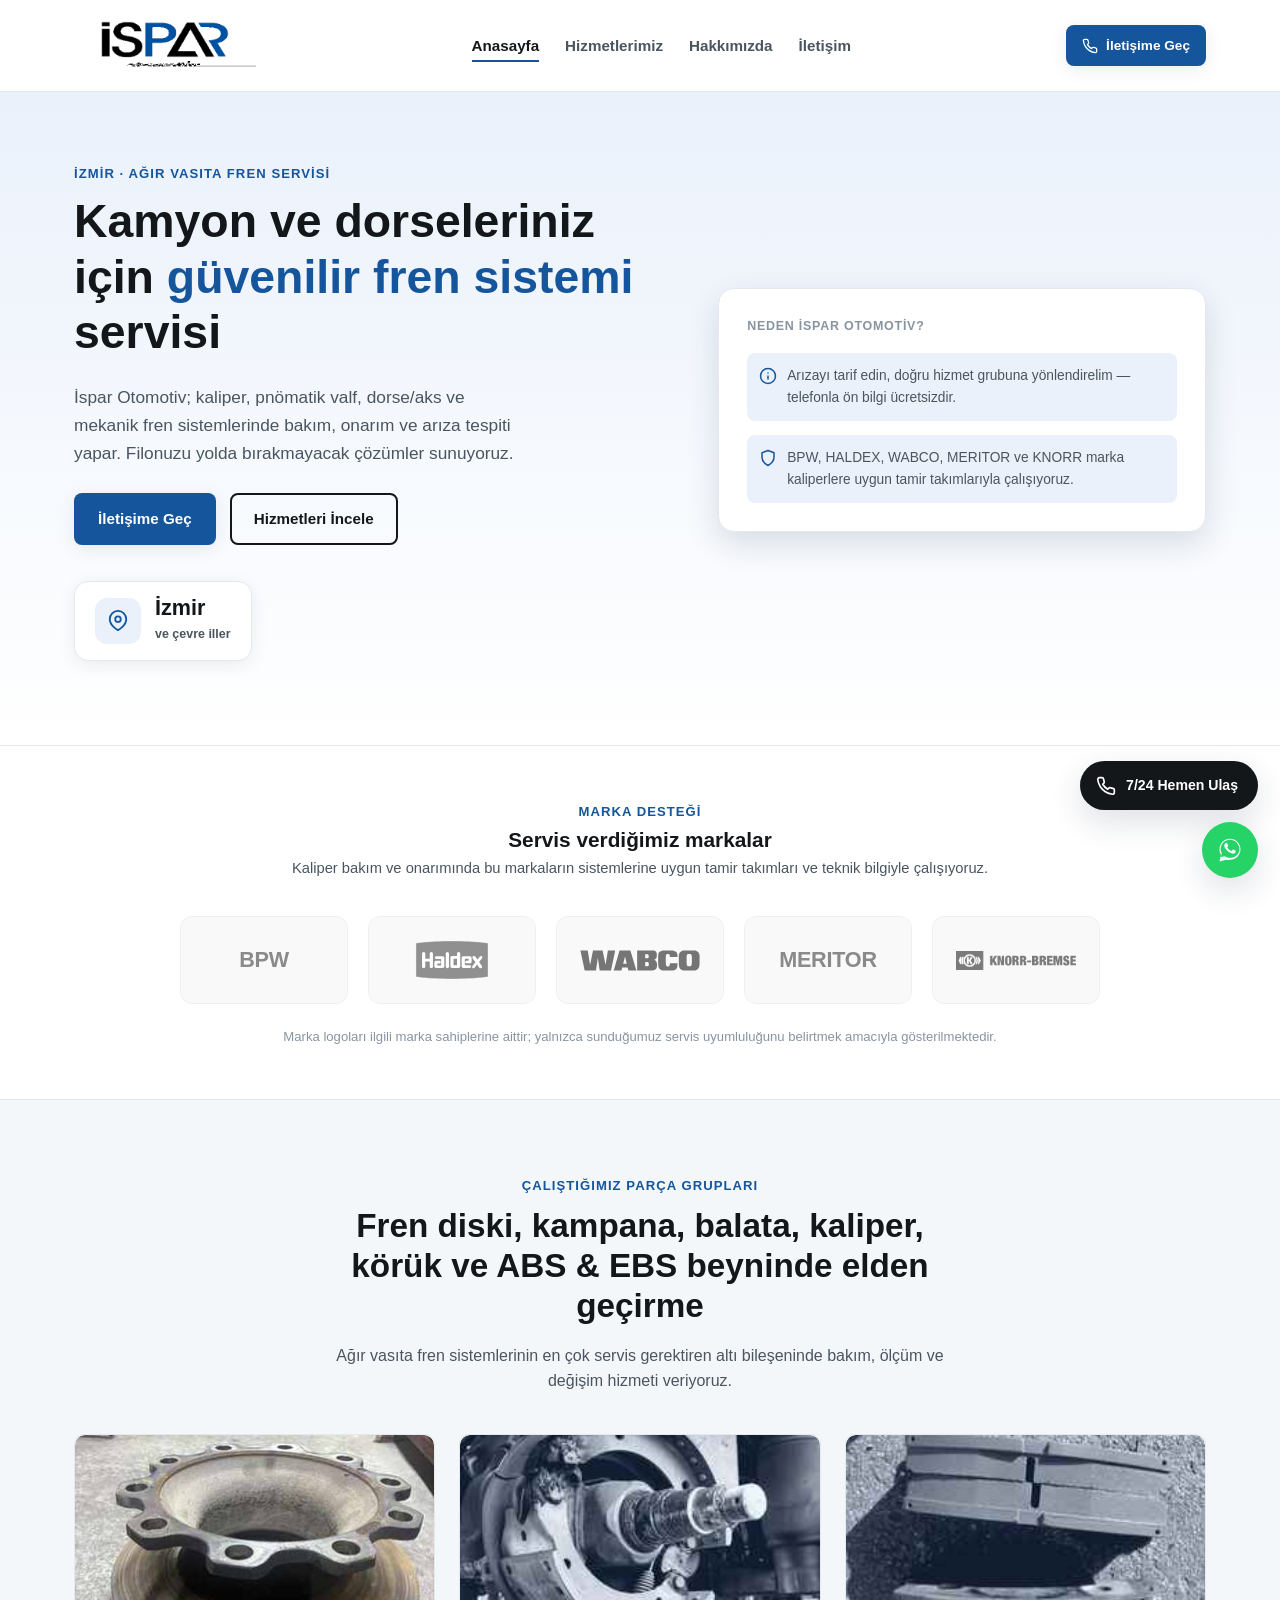
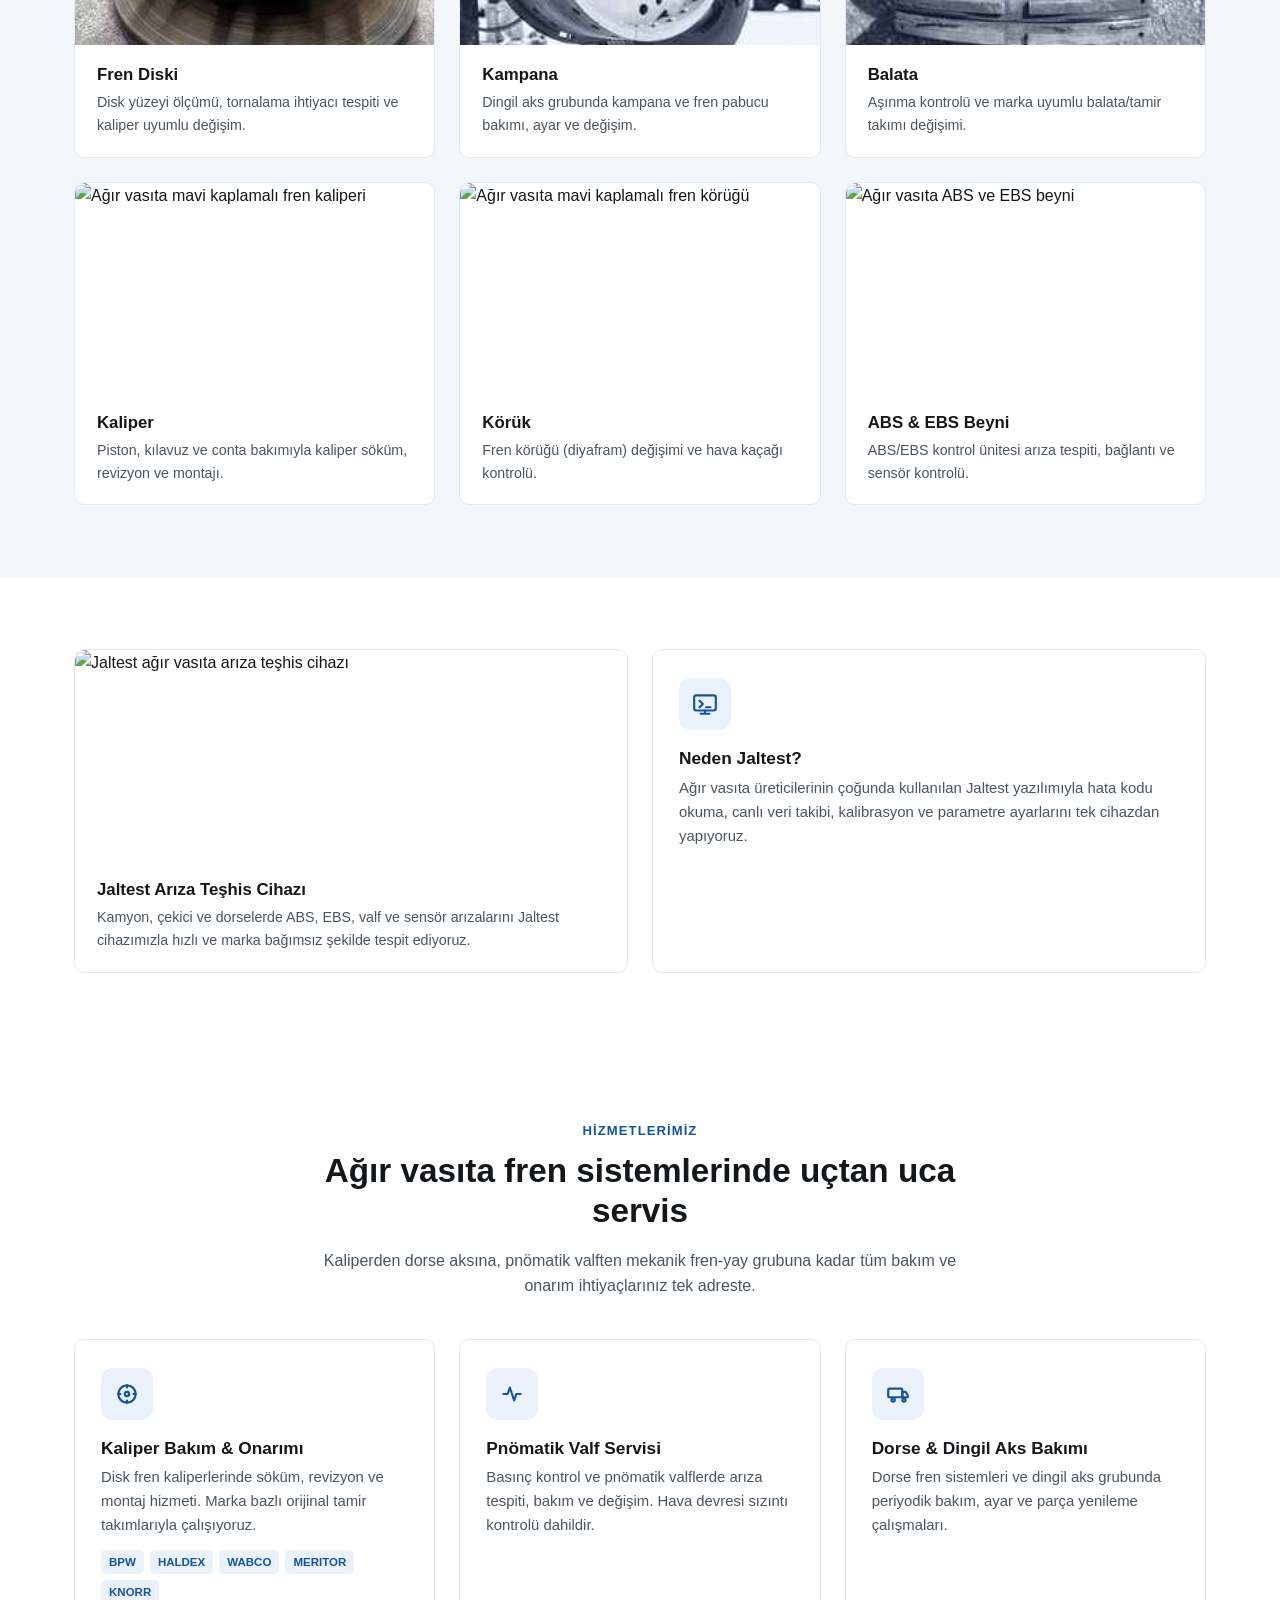
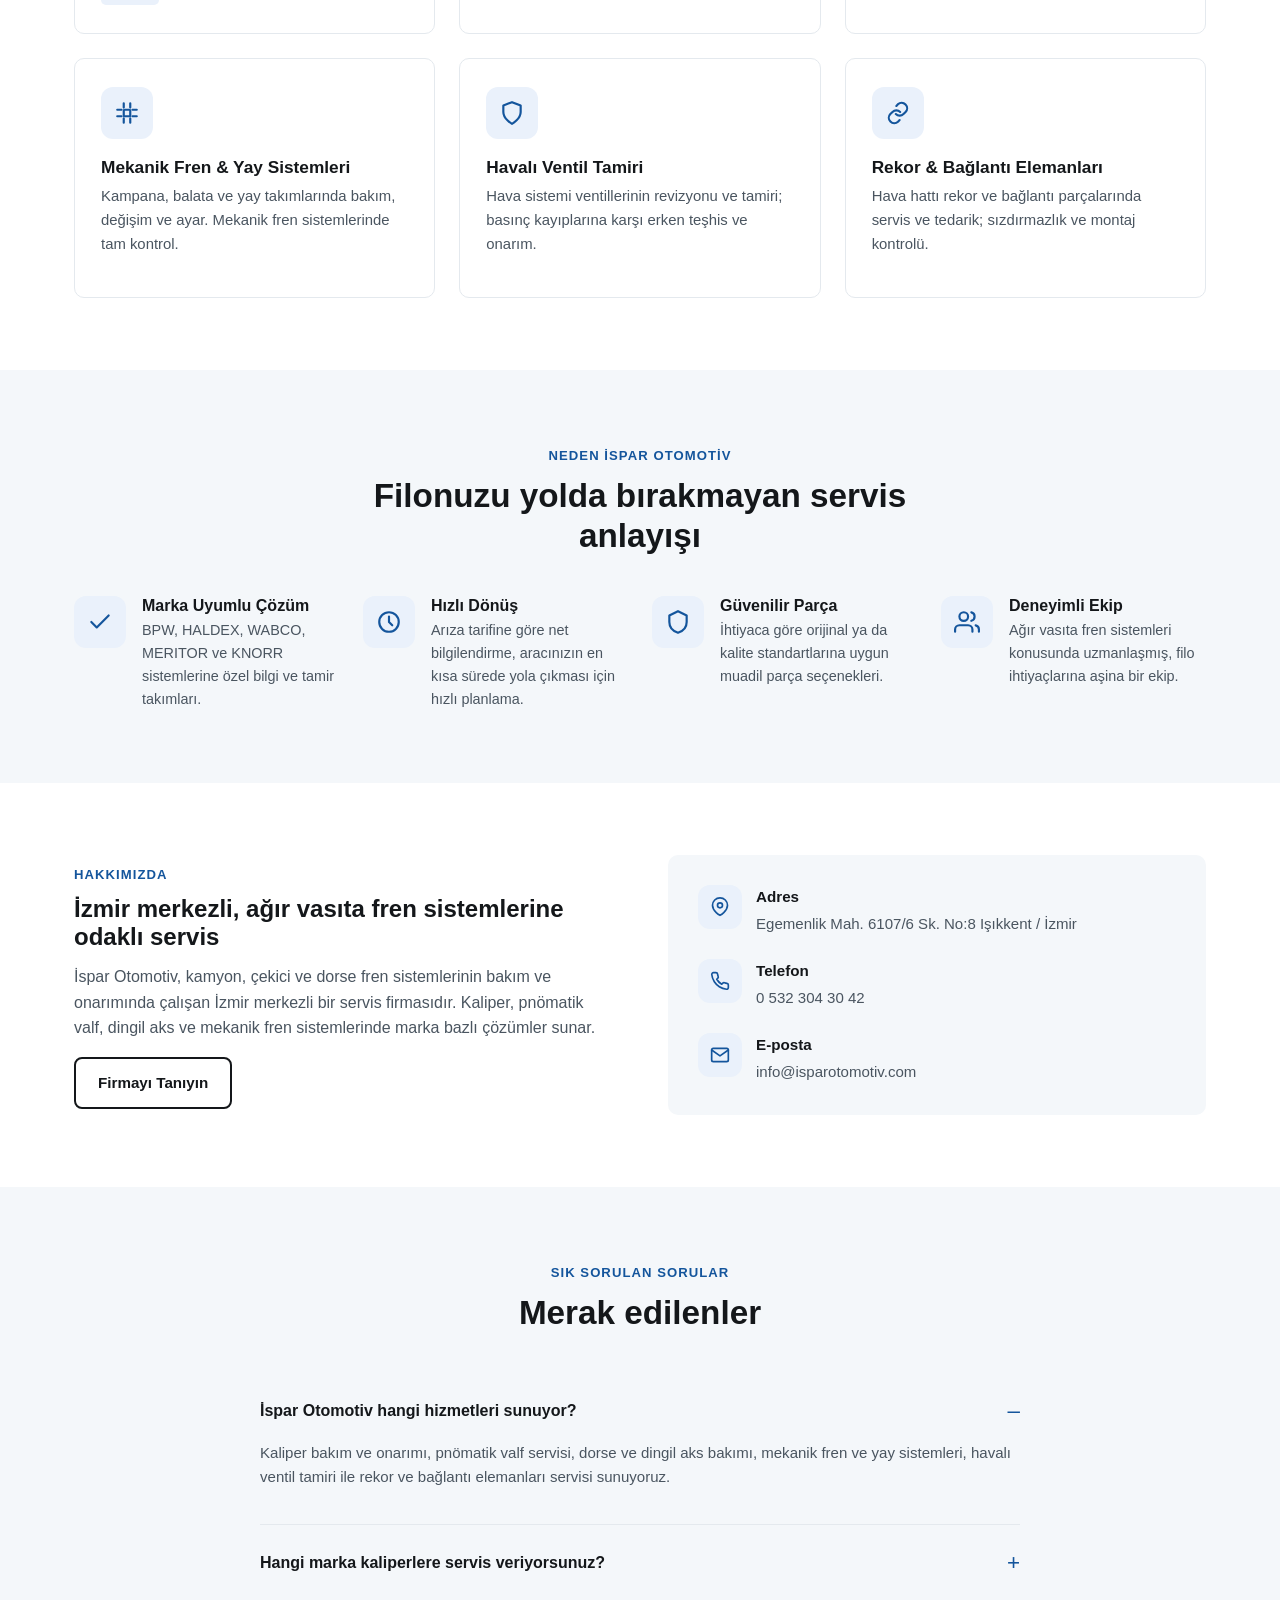
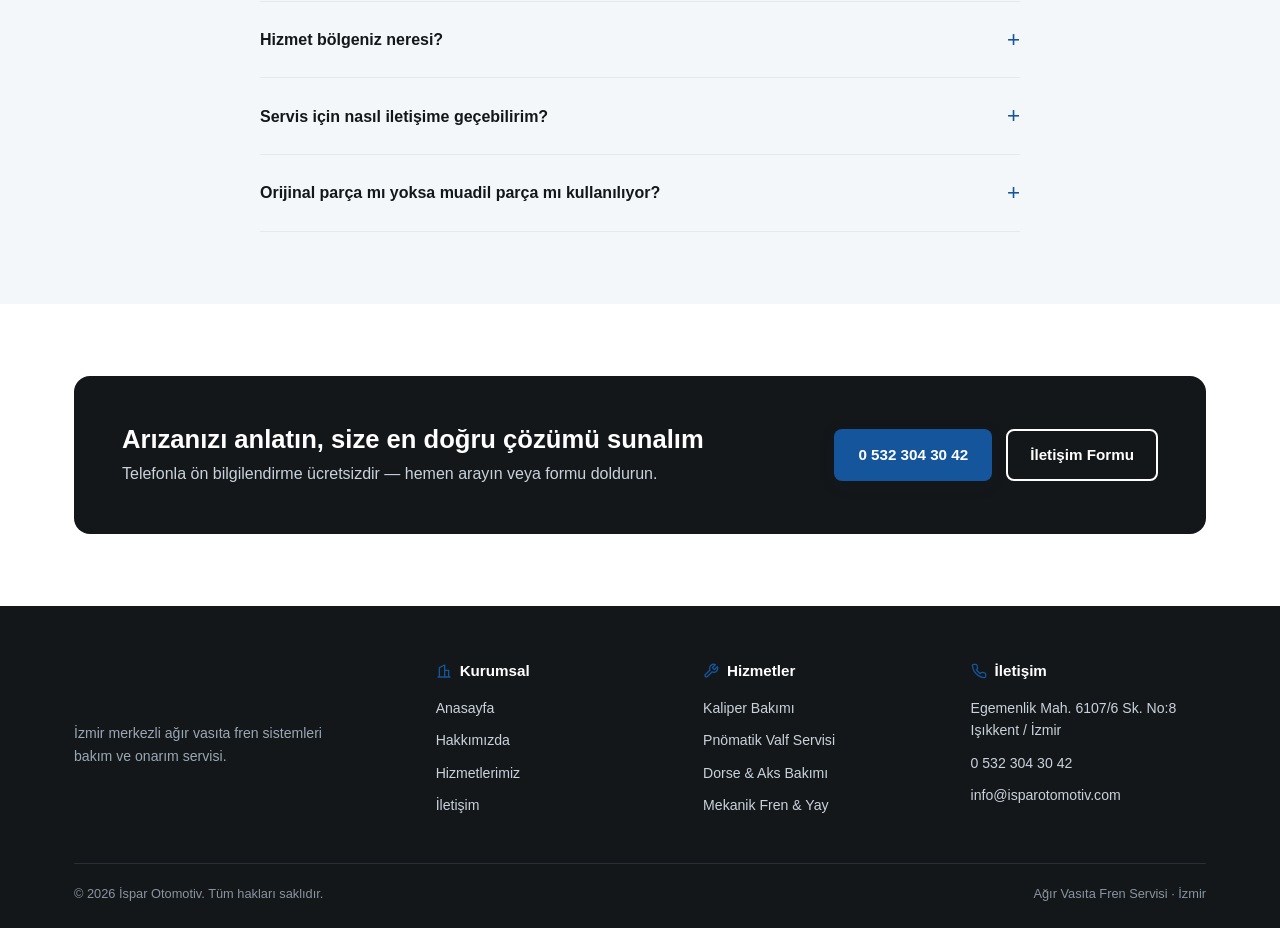
==== commit ff9f8c12: "Kaliper, koruk, ABS&EBS beynine mavi kaplamali gorseller + Jaltest karti eklendi" ====
--- a/index.html
+++ b/index.html
@@ -204,26 +204,48 @@
             <p>Aşınma kontrolü ve marka uyumlu balata/tamir takımı değişimi.</p>
           </div>
         </article>
-        <article class="card">
-          <div class="icon-tile">
-            <svg viewBox="0 0 24 24" fill="none" stroke="currentColor" stroke-width="2" stroke-linecap="round" stroke-linejoin="round"><circle cx="12" cy="12" r="8"/><circle cx="12" cy="12" r="2"/><path d="M12 4v2M12 18v2M4 12h2M18 12h2"/></svg>
-          </div>
-          <h3>Kaliper</h3>
-          <p>Piston, kılavuz ve conta bakımıyla kaliper söküm, revizyon ve montajı.</p>
-        </article>
-        <article class="card">
-          <div class="icon-tile">
-            <svg viewBox="0 0 24 24" fill="none" stroke="currentColor" stroke-width="2" stroke-linecap="round" stroke-linejoin="round"><rect x="4" y="6" width="16" height="3" rx="1"/><rect x="4" y="11" width="16" height="3" rx="1"/><rect x="4" y="16" width="16" height="3" rx="1"/></svg>
-          </div>
-          <h3>Körük</h3>
-          <p>Fren körüğü (diyafram) değişimi ve hava kaçağı kontrolü.</p>
-        </article>
-        <article class="card">
-          <div class="icon-tile">
-            <svg viewBox="0 0 24 24" fill="none" stroke="currentColor" stroke-width="2" stroke-linecap="round" stroke-linejoin="round"><rect x="7" y="7" width="10" height="10" rx="1"/><path d="M7 2v3M12 2v3M17 2v3M7 19v3M12 19v3M17 19v3M2 7h3M2 12h3M2 17h3M19 7h3M19 12h3M19 17h3"/></svg>
-          </div>
-          <h3>ABS &amp; EBS Beyni</h3>
-          <p>ABS/EBS kontrol ünitesi arıza tespiti, bağlantı ve sensör kontrolü.</p>
+        <article class="card photo-card">
+          <img src="assets/photos/kaliper.jpg" alt="Ağır vasıta mavi kaplamalı fren kaliperi" loading="lazy">
+          <div class="photo-card-body">
+            <h3>Kaliper</h3>
+            <p>Piston, kılavuz ve conta bakımıyla kaliper söküm, revizyon ve montajı.</p>
+          </div>
+        </article>
+        <article class="card photo-card">
+          <img src="assets/photos/koruk.jpg" alt="Ağır vasıta mavi kaplamalı fren körüğü" loading="lazy">
+          <div class="photo-card-body">
+            <h3>Körük</h3>
+            <p>Fren körüğü (diyafram) değişimi ve hava kaçağı kontrolü.</p>
+          </div>
+        </article>
+        <article class="card photo-card">
+          <img src="assets/photos/abs-ebs.jpg" alt="Ağır vasıta ABS ve EBS beyni" loading="lazy">
+          <div class="photo-card-body">
+            <h3>ABS &amp; EBS Beyni</h3>
+            <p>ABS/EBS kontrol ünitesi arıza tespiti, bağlantı ve sensör kontrolü.</p>
+          </div>
+        </article>
+      </div>
+    </div>
+  </section>
+
+  <!-- JALTEST -->
+  <section class="section">
+    <div class="container">
+      <div class="grid grid--2">
+        <article class="card photo-card">
+          <img src="assets/photos/jaltest.jpg" alt="Jaltest ağır vasıta arıza teşhis cihazı" loading="lazy">
+          <div class="photo-card-body">
+            <h3>Jaltest Arıza Teşhis Cihazı</h3>
+            <p>Kamyon, çekici ve dorselerde ABS, EBS, valf ve sensör arızalarını Jaltest cihazımızla hızlı ve marka bağımsız şekilde tespit ediyoruz.</p>
+          </div>
+        </article>
+        <article class="card">
+          <div class="icon-tile">
+            <svg viewBox="0 0 24 24" fill="none" stroke="currentColor" stroke-width="2" stroke-linecap="round" stroke-linejoin="round"><rect x="2" y="4" width="20" height="14" rx="2"/><path d="M8 21h8M12 18v3"/><path d="M7 9l3 3-3 3M13 15h4"/></svg>
+          </div>
+          <h3>Neden Jaltest?</h3>
+          <p>Ağır vasıta üreticilerinin çoğunda kullanılan Jaltest yazılımıyla hata kodu okuma, canlı veri takibi, kalibrasyon ve parametre ayarlarını tek cihazdan yapıyoruz.</p>
         </article>
       </div>
     </div>
--- a/assets/style.css
+++ b/assets/style.css
@@ -17,7 +17,7 @@
   --shadow: 0 4px 18px rgba(20, 40, 70, 0.08);
   --shadow-lg: 0 12px 32px rgba(20, 40, 70, 0.14);
   --max-width: 1180px;
-  --header-h: 76px;
+  --header-h: 92px;
 }
 
 * { box-sizing: border-box; }
@@ -125,7 +125,7 @@
 .header-contact-btn svg { width: 16px; height: 16px; flex-shrink: 0; }
 
 .brand { display: flex; align-items: center; gap: 10px; }
-.brand-logo { height: 42px; width: auto; }
+.brand-logo { height: 64px; width: auto; }
 .brand-word {
   font-family: "Inter", sans-serif;
   font-weight: 900;
@@ -527,6 +527,95 @@
   margin-top: 22px;
 }
 
+/* ---------- Map link overlay (click-through to Google Maps directions) ---------- */
+.map-link {
+  position: relative;
+  display: block;
+  margin-top: 22px;
+  border-radius: var(--radius);
+  overflow: hidden;
+  box-shadow: var(--shadow);
+}
+.map-link .map-frame { margin-top: 0; display: block; }
+.map-link-badge {
+  position: absolute;
+  right: 14px;
+  bottom: 14px;
+  z-index: 2;
+  display: inline-flex;
+  align-items: center;
+  gap: 8px;
+  background: var(--blue);
+  color: var(--white);
+  font-weight: 700;
+  font-size: .85rem;
+  padding: 10px 16px;
+  border-radius: 8px;
+  box-shadow: var(--shadow-lg);
+  transition: background .15s ease, transform .15s ease;
+}
+.map-link-badge svg { width: 16px; height: 16px; flex-shrink: 0; }
+.map-link:hover .map-link-badge { background: var(--blue-dark); transform: translateY(-1px); }
+
+/* ---------- Floating actions (WhatsApp + 7/24 hemen ulaş) ---------- */
+.floating-actions {
+  position: fixed;
+  right: 22px;
+  bottom: 22px;
+  z-index: 300;
+  display: flex;
+  flex-direction: column;
+  align-items: flex-end;
+  gap: 12px;
+}
+.fab {
+  display: inline-flex;
+  align-items: center;
+  gap: 10px;
+  border-radius: 999px;
+  box-shadow: var(--shadow-lg);
+  font-weight: 700;
+  font-size: .88rem;
+  white-space: nowrap;
+  transition: transform .18s ease, box-shadow .18s ease, background .18s ease;
+}
+.fab:hover { transform: translateY(-2px); }
+.fab svg { flex-shrink: 0; }
+
+.fab--call {
+  background: var(--black);
+  color: var(--white);
+  padding: 13px 20px 13px 16px;
+}
+.fab--call svg { width: 20px; height: 20px; }
+.fab--call:hover { background: var(--blue-dark); }
+
+.fab--whatsapp {
+  width: 56px;
+  height: 56px;
+  padding: 0;
+  justify-content: center;
+  background: #25d366;
+  color: var(--white);
+  position: relative;
+}
+.fab--whatsapp svg { width: 28px; height: 28px; }
+.fab--whatsapp:hover { background: #1ebe5b; }
+.fab--whatsapp::after {
+  content: "";
+  position: absolute;
+  inset: 0;
+  border-radius: 999px;
+  box-shadow: 0 0 0 0 rgba(37, 211, 102, .55);
+  animation: fabPulse 2.4s ease-out infinite;
+  pointer-events: none;
+}
+@keyframes fabPulse {
+  0%   { box-shadow: 0 0 0 0 rgba(37, 211, 102, .55); }
+  70%  { box-shadow: 0 0 0 16px rgba(37, 211, 102, 0); }
+  100% { box-shadow: 0 0 0 0 rgba(37, 211, 102, 0); }
+}
+
 .form-card {
   background: var(--white);
   border: 1px solid var(--gray-200);
@@ -608,7 +697,7 @@
 }
 
 @media (max-width: 760px) {
-  :root { --header-h: 64px; }
+  :root { --header-h: 74px; }
   .main-nav { position: fixed; inset: var(--header-h) 0 0 0; background: var(--white); flex-direction: column; align-items: stretch; padding: 20px 24px; transform: translateY(-8px); opacity: 0; pointer-events: none; transition: opacity .2s ease, transform .2s ease; overflow-y: auto; }
   .main-nav.open { opacity: 1; transform: translateY(0); pointer-events: auto; }
   .main-nav ul { flex-direction: column; gap: 4px; }
@@ -618,7 +707,7 @@
   .header-right .header-contact-btn span.full { display: none; }
   .header-right .header-contact-btn { padding: 10px; }
   .brand-word { font-size: 1.2rem; }
-  .brand-logo { height: 34px; }
+  .brand-logo { height: 48px; }
   .section { padding: 52px 0; }
   .grid--3, .grid--2, .grid--4 { grid-template-columns: 1fr; }
   .about-values { grid-template-columns: 1fr; }
@@ -631,4 +720,13 @@
   .brand-item img { max-height: 34px; max-width: 96px; }
   .brand-item.text-badge { font-size: 1.1rem; }
   .stat-strip { flex-direction: column; }
-}
+  .floating-actions { right: 14px; bottom: 14px; gap: 10px; }
+  .fab--call { padding: 11px 16px 11px 13px; font-size: .8rem; }
+  .fab--whatsapp { width: 50px; height: 50px; }
+  .fab--whatsapp svg { width: 25px; height: 25px; }
+}
+
+@media (max-width: 400px) {
+  .fab--call .fab-label { display: none; }
+  .fab--call { width: 50px; height: 50px; padding: 0; justify-content: center; border-radius: 999px; }
+}
